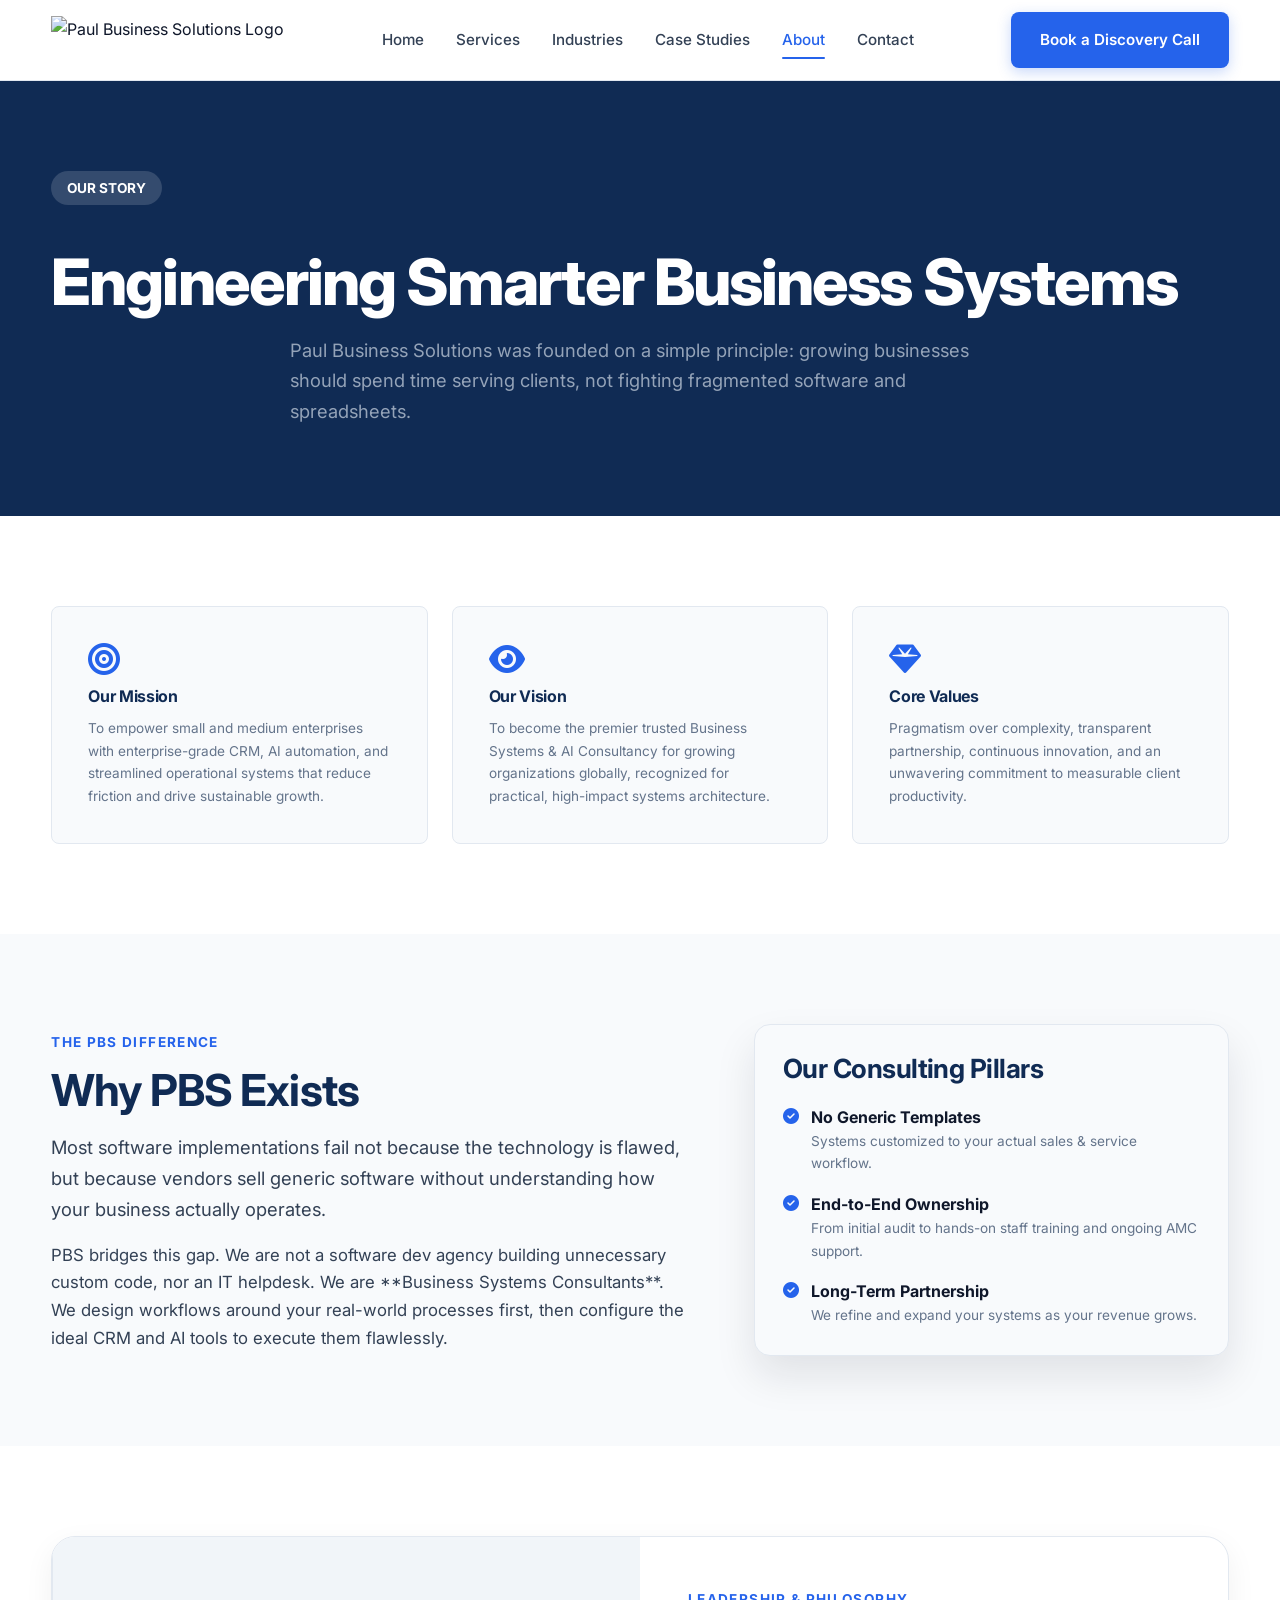
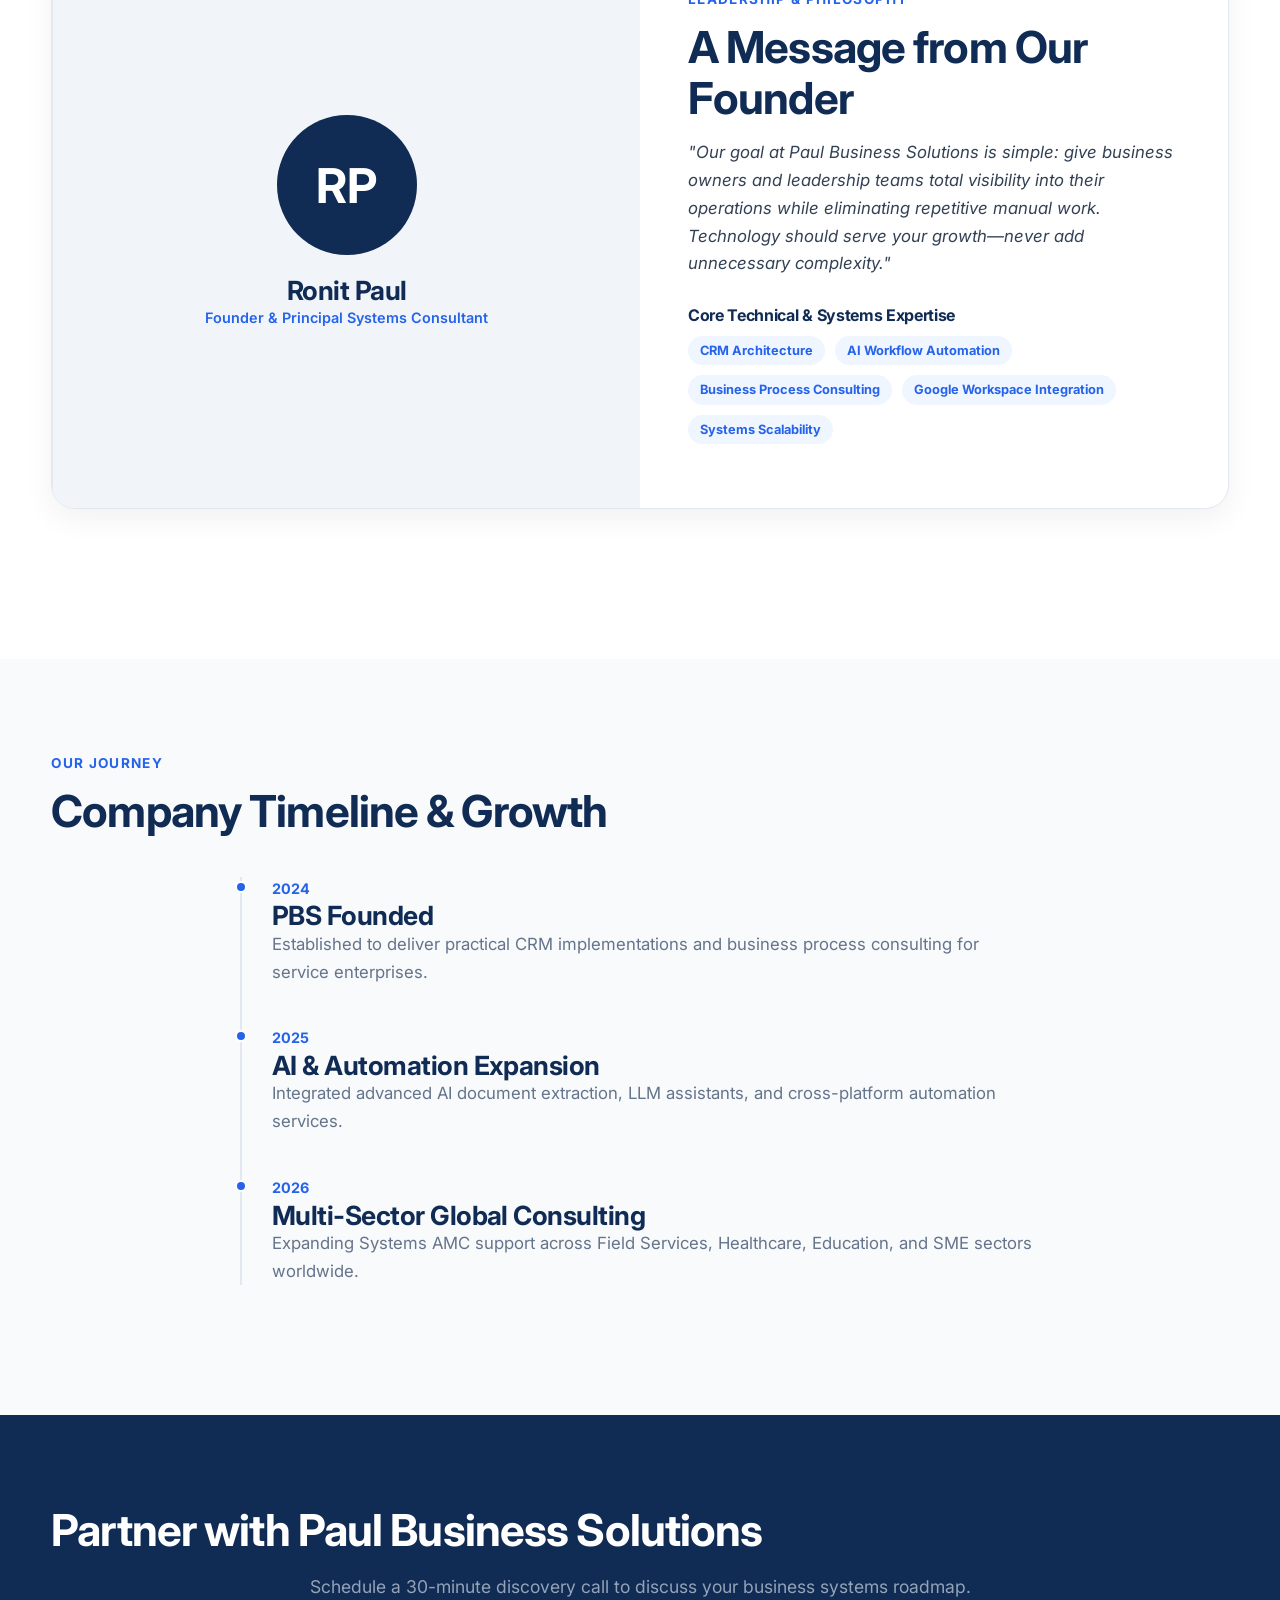
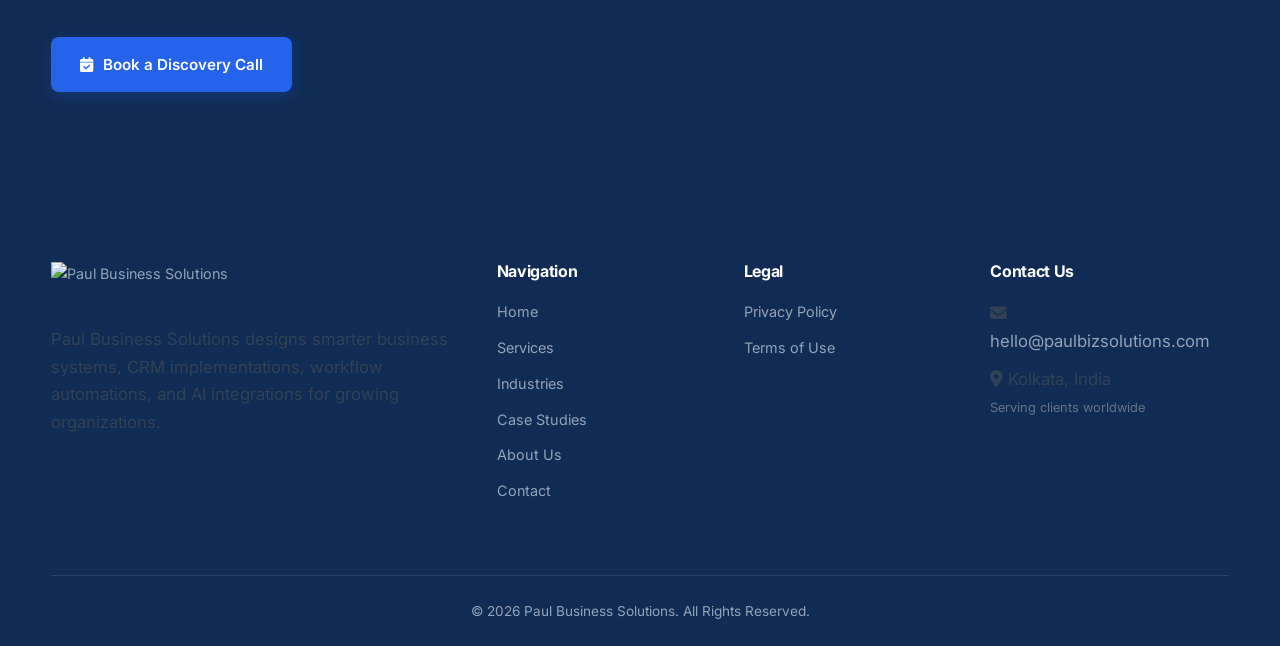
==== about.html @ d0a486e7 "update aug5" ====
<!DOCTYPE html>
<html lang="en">
<head>
    <meta charset="UTF-8">
    <meta name="viewport" content="width=device-width, initial-scale=1.0">
    <title>About Us | Paul Business Solutions</title>
    <meta name="description" content="Learn about Paul Business Solutions (PBS): our mission, vision, core values, business philosophy, and how we help SMEs build high-performance business systems.">
    <link rel="canonical" href="https://paulbizsolutions.com/about.html">
    
    <!-- Open Graph -->
    <meta property="og:type" content="website">
    <meta property="og:url" content="https://paulbizsolutions.com/about.html">
    <meta property="og:title" content="About Us | Paul Business Solutions">
    <meta property="og:description" content="Discover the mission, vision, and core values behind Paul Business Solutions.">
    <meta property="og:image" content="https://paulbizsolutions.com/assets/images/logo.png">

    <link rel="preconnect" href="https://fonts.googleapis.com">
    <link rel="preconnect" href="https://fonts.gstatic.com" crossorigin>
    <link href="https://fonts.googleapis.com/css2?family=Inter:wght@400;500;600;700;800&display=swap" rel="stylesheet">
    <link rel="stylesheet" href="https://cdnjs.cloudflare.com/ajax/libs/font-awesome/6.7.2/css/all.min.css">
    <link rel="stylesheet" href="assets/css/style.css">
</head>
<body>

    <!-- HEADER / NAVIGATION -->
    <header>
        <div class="container navbar">
            <a href="index.html" class="logo">
                <img src="assets/images/icon.png" alt="Paul Business Solutions Logo">
            </a>

            <nav class="nav-menu" aria-label="Main Navigation">
                <a href="index.html" class="nav-link">Home</a>
                <a href="services.html" class="nav-link">Services</a>
                <a href="industries.html" class="nav-link">Industries</a>
                <a href="case-studies.html" class="nav-link">Case Studies</a>
                <a href="about.html" class="nav-link active">About</a>
                <a href="contact.html" class="nav-link">Contact</a>
            </nav>

            <a href="#" class="btn btn-primary js-calendar-btn">Book a Discovery Call</a>

            <button class="mobile-toggle" aria-label="Toggle navigation menu" aria-expanded="false">
                <i class="fa-solid fa-bars"></i>
            </button>
        </div>
    </header>

    <!-- MOBILE NAVIGATION DRAWER -->
    <div class="mobile-nav" aria-label="Mobile Navigation">
        <a href="index.html" class="nav-link">Home</a>
        <a href="services.html" class="nav-link">Services</a>
        <a href="industries.html" class="nav-link">Industries</a>
        <a href="case-studies.html" class="nav-link">Case Studies</a>
        <a href="about.html" class="nav-link active">About</a>
        <a href="contact.html" class="nav-link">Contact</a>
        <a href="#" class="btn btn-primary js-calendar-btn" style="margin-top: 16px;">Book a Discovery Call</a>
    </div>

    <!-- HERO -->
    <section class="case-study-hero text-center">
        <div class="container">
            <span class="hero-badge" style="background: rgba(255,255,255,0.15); color: #fff;">
                OUR STORY
            </span>
            <h1 style="color: #fff; margin-top: 16px;">Engineering Smarter Business Systems</h1>
            <p style="color: #94A3B8; max-width: 700px; margin: 16px auto 0; font-size: 1.15rem;">
                Paul Business Solutions was founded on a simple principle: growing businesses should spend time serving clients, not fighting fragmented software and spreadsheets.
            </p>
        </div>
    </section>

    <!-- MISSION, VISION, VALUES -->
    <section class="section-light">
        <div class="container">
            <div class="trust-grid" style="grid-template-columns: repeat(3, 1fr);">
                <div class="trust-card" style="text-align: left; padding: 36px;">
                    <i class="fa-solid fa-bullseye"></i>
                    <h3>Our Mission</h3>
                    <p style="margin-top: 12px;">To empower small and medium enterprises with enterprise-grade CRM, AI automation, and streamlined operational systems that reduce friction and drive sustainable growth.</p>
                </div>
                <div class="trust-card" style="text-align: left; padding: 36px;">
                    <i class="fa-solid fa-eye"></i>
                    <h3>Our Vision</h3>
                    <p style="margin-top: 12px;">To become the premier trusted Business Systems & AI Consultancy for growing organizations globally, recognized for practical, high-impact systems architecture.</p>
                </div>
                <div class="trust-card" style="text-align: left; padding: 36px;">
                    <i class="fa-solid fa-gem"></i>
                    <h3>Core Values</h3>
                    <p style="margin-top: 12px;">Pragmatism over complexity, transparent partnership, continuous innovation, and an unwavering commitment to measurable client productivity.</p>
                </div>
            </div>
        </div>
    </section>

    <!-- WHY PBS EXISTS -->
    <section>
        <div class="container hero-grid">
            <div>
                <span class="section-tag">THE PBS DIFFERENCE</span>
                <h2>Why PBS Exists</h2>
                <p class="lead" style="margin-top: 16px;">
                    Most software implementations fail not because the technology is flawed, but because vendors sell generic software without understanding how your business actually operates.
                </p>
                <p style="margin-top: 16px;">
                    PBS bridges this gap. We are not a software dev agency building unnecessary custom code, nor an IT helpdesk. We are **Business Systems Consultants**. We design workflows around your real-world processes first, then configure the ideal CRM and AI tools to execute them flawlessly.
                </p>
            </div>
            <div class="hero-widget" style="background: var(--light);">
                <h3 style="margin-bottom: 20px;">Our Consulting Pillars</h3>
                <ul style="display: flex; flex-direction: column; gap: 16px;">
                    <li style="display: flex; gap: 12px; align-items: flex-start;">
                        <i class="fa-solid fa-circle-check" style="color: var(--secondary); margin-top: 4px;"></i>
                        <div>
                            <strong>No Generic Templates</strong>
                            <p style="font-size: 0.85rem; color: var(--text-muted);">Systems customized to your actual sales & service workflow.</p>
                        </div>
                    </li>
                    <li style="display: flex; gap: 12px; align-items: flex-start;">
                        <i class="fa-solid fa-circle-check" style="color: var(--secondary); margin-top: 4px;"></i>
                        <div>
                            <strong>End-to-End Ownership</strong>
                            <p style="font-size: 0.85rem; color: var(--text-muted);">From initial audit to hands-on staff training and ongoing AMC support.</p>
                        </div>
                    </li>
                    <li style="display: flex; gap: 12px; align-items: flex-start;">
                        <i class="fa-solid fa-circle-check" style="color: var(--secondary); margin-top: 4px;"></i>
                        <div>
                            <strong>Long-Term Partnership</strong>
                            <p style="font-size: 0.85rem; color: var(--text-muted);">We refine and expand your systems as your revenue grows.</p>
                        </div>
                    </li>
                </ul>
            </div>
        </div>
    </section>

    <!-- FOUNDER SECTION -->
    <section class="section-light">
        <div class="container">
            <div class="case-study-card">
                <div class="case-study-grid">
                    <div class="case-study-media">
                        <div class="avatar-placeholder" style="width: 140px; height: 140px; font-size: 3rem; margin-bottom: 20px;">
                            RP
                        </div>
                        <h3>Ronit Paul</h3>
                        <p style="color: var(--secondary); font-weight: 600; font-size: 0.9rem;">Founder & Principal Systems Consultant</p>
                    </div>
                    <div class="case-study-content">
                        <span class="section-tag">LEADERSHIP & PHILOSOPHY</span>
                        <h2>A Message from Our Founder</h2>
                        <p style="margin-top: 16px; font-style: italic; color: var(--text);">
                            "Our goal at Paul Business Solutions is simple: give business owners and leadership teams total visibility into their operations while eliminating repetitive manual work. Technology should serve your growth—never add unnecessary complexity."
                        </p>

                        <div style="margin-top: 28px;">
                            <h4 style="margin-bottom: 12px;">Core Technical & Systems Expertise</h4>
                            <div class="meta-tags">
                                <span class="meta-tag">CRM Architecture</span>
                                <span class="meta-tag">AI Workflow Automation</span>
                                <span class="meta-tag">Business Process Consulting</span>
                                <span class="meta-tag">Google Workspace Integration</span>
                                <span class="meta-tag">Systems Scalability</span>
                            </div>
                        </div>
                    </div>
                </div>
            </div>
        </div>
    </section>

    <!-- COMPANY TIMELINE -->
    <section>
        <div class="container">
            <div class="text-center" style="margin-bottom: 40px;">
                <span class="section-tag">OUR JOURNEY</span>
                <h2>Company Timeline & Growth</h2>
            </div>
            <div class="timeline">
                <div class="timeline-item">
                    <div class="timeline-year">2024</div>
                    <h3>PBS Founded</h3>
                    <p style="color: var(--text-muted);">Established to deliver practical CRM implementations and business process consulting for service enterprises.</p>
                </div>
                <div class="timeline-item">
                    <div class="timeline-year">2025</div>
                    <h3>AI & Automation Expansion</h3>
                    <p style="color: var(--text-muted);">Integrated advanced AI document extraction, LLM assistants, and cross-platform automation services.</p>
                </div>
                <div class="timeline-item">
                    <div class="timeline-year">2026</div>
                    <h3>Multi-Sector Global Consulting</h3>
                    <p style="color: var(--text-muted);">Expanding Systems AMC support across Field Services, Healthcare, Education, and SME sectors worldwide.</p>
                </div>
            </div>
        </div>
    </section>

    <!-- CALL TO ACTION BANNER -->
    <section class="section-dark text-center">
        <div class="container">
            <h2>Partner with Paul Business Solutions</h2>
            <p class="section-subtitle" style="margin-bottom: 36px;">Schedule a 30-minute discovery call to discuss your business systems roadmap.</p>
            <a href="#" class="btn btn-primary js-calendar-btn">
                <i class="fa-solid fa-calendar-check"></i> Book a Discovery Call
            </a>
        </div>
    </section>

    <!-- FOOTER -->
    <footer class="footer">
        <div class="container footer-grid">
            <div>
                <img src="assets/images/footerlogo.png" alt="Paul Business Solutions" class="footer-logo">
                <p>Paul Business Solutions designs smarter business systems, CRM implementations, workflow automations, and AI integrations for growing organizations.</p>
            </div>
            <div>
                <h4>Navigation</h4>
                <ul>
                    <li><a href="index.html">Home</a></li>
                    <li><a href="services.html">Services</a></li>
                    <li><a href="industries.html">Industries</a></li>
                    <li><a href="case-studies.html">Case Studies</a></li>
                    <li><a href="about.html">About Us</a></li>
                    <li><a href="contact.html">Contact</a></li>
                </ul>
            </div>
            <div>
                <h4>Legal</h4>
                <ul>
                    <li><a href="privacy.html">Privacy Policy</a></li>
                    <li><a href="terms.html">Terms of Use</a></li>
                </ul>
            </div>
            <div>
                <h4>Contact Us</h4>
                <p><i class="fa-solid fa-envelope"></i> <a href="mailto:hello@paulbizsolutions.com">hello@paulbizsolutions.com</a></p>
                <p style="margin-top: 10px;"><i class="fa-solid fa-location-dot"></i> Kolkata, India</p>
                <p style="margin-top: 4px; font-size: 0.8rem; color: #64748B;">Serving clients worldwide</p>
            </div>
        </div>
        <div class="footer-bottom">
            © 2026 Paul Business Solutions. All Rights Reserved.
        </div>
    </footer>

    <script src="assets/js/script.js"></script>
</body>
</html>
---- assets/css/style.css ----
/* ==========================================
   PAUL BUSINESS SOLUTIONS (PBS)
   Design System & Master Stylesheet v2.0
========================================== */

:root {
    /* COLOR PALETTE */
    --primary: #102B54;         /* Dark Navy */
    --primary-light: #1E3A8A;   /* Medium Navy */
    --secondary: #2563EB;       /* Brand Blue */
    --secondary-hover: #1D4ED8; /* Darker Blue */
    --accent: #14B8A6;          /* Teal Accent */
    --accent-light: #CCFBF1;    /* Soft Teal */
    --dark: #0F172A;            /* Slate Dark */
    --text: #334155;            /* Body Text */
    --text-muted: #64748B;      /* Muted Text */
    --light: #F8FAFC;           /* Off-White Background */
    --card-bg: #FFFFFF;        /* Card Background */
    --card-light: #F1F5F9;      /* Light Gray Card */
    --border: #E2E8F0;          /* Border Color */
    --border-hover: #CBD5E1;    /* Darker Border */
    --white: #FFFFFF;
    
    /* SHADOWS & GLASSMORPHISM */
    --shadow-sm: 0 2px 8px rgba(15, 23, 42, 0.04);
    --shadow-md: 0 10px 30px rgba(15, 23, 42, 0.06);
    --shadow-lg: 0 20px 40px rgba(15, 23, 42, 0.1);
    --shadow-hover: 0 20px 35px rgba(37, 99, 235, 0.12);

    /* LAYOUT & SPACING */
    --container: 1240px;
    --radius-sm: 8px;
    --radius: 16px;
    --radius-lg: 24px;
    --transition: all 0.25s cubic-bezier(0.16, 1, 0.3, 1);
}

/* RESET & BASE */
*, *::before, *::after {
    margin: 0;
    padding: 0;
    box-sizing: border-box;
}

html {
    scroll-behavior: smooth;
    font-size: 16px;
}

body {
    font-family: 'Inter', system-ui, -apple-system, BlinkMacSystemFont, 'Segoe UI', Roboto, sans-serif;
    background: var(--light);
    color: var(--dark);
    line-height: 1.65;
    overflow-x: hidden;
    -webkit-font-smoothing: antialiased;
}

img {
    max-width: 100%;
    height: auto;
    display: block;
}

a {
    text-decoration: none;
    color: inherit;
    transition: var(--transition);
}

ul, ol {
    list-style: none;
}

button, input, textarea, select {
    font-family: inherit;
    font-size: inherit;
}

/* CONTAINER */
.container {
    width: min(92%, var(--container));
    margin: 0 auto;
}

/* TYPOGRAPHY */
h1, h2, h3, h4, h5, h6 {
    color: var(--primary);
    font-weight: 700;
    line-height: 1.15;
    letter-spacing: -0.02em;
}

h1 {
    font-size: clamp(2.5rem, 5.5vw, 4rem);
    font-weight: 800;
    letter-spacing: -0.03em;
}

h2 {
    font-size: clamp(2rem, 4vw, 2.75rem);
}

h3 {
    font-size: clamp(1.25rem, 2.5vw, 1.65rem);
}

p {
    color: var(--text);
    font-size: 1.05rem;
}

.lead {
    font-size: 1.15rem;
    color: var(--text);
    line-height: 1.7;
}

.section-tag {
    display: inline-block;
    color: var(--secondary);
    font-size: 0.85rem;
    font-weight: 700;
    text-transform: uppercase;
    letter-spacing: 0.1em;
    margin-bottom: 12px;
}

.section-subtitle {
    max-width: 680px;
    margin: 16px auto 48px;
    color: var(--text-muted);
    font-size: 1.1rem;
    text-align: center;
}

/* BUTTONS */
.btn {
    display: inline-flex;
    align-items: center;
    justify-content: center;
    gap: 10px;
    padding: 14px 28px;
    border-radius: var(--radius-sm);
    font-weight: 600;
    font-size: 0.95rem;
    cursor: pointer;
    transition: var(--transition);
    border: 1px solid transparent;
}

.btn-primary {
    background: var(--secondary);
    color: var(--white);
    box-shadow: 0 4px 14px rgba(37, 99, 235, 0.25);
}

.btn-primary:hover {
    background: var(--secondary-hover);
    transform: translateY(-2px);
    box-shadow: 0 6px 20px rgba(37, 99, 235, 0.35);
}

.btn-secondary {
    background: var(--white);
    color: var(--primary);
    border: 1px solid var(--border);
}

.btn-secondary:hover {
    background: var(--card-light);
    border-color: var(--border-hover);
    transform: translateY(-2px);
    box-shadow: var(--shadow-sm);
}

.btn-accent {
    background: var(--accent);
    color: var(--primary);
    font-weight: 700;
}

.btn-accent:hover {
    filter: brightness(0.95);
    transform: translateY(-2px);
}

.btn-outline {
    background: transparent;
    color: var(--secondary);
    border: 1px solid var(--secondary);
}

.btn-outline:hover {
    background: var(--secondary);
    color: var(--white);
}

/* SECTIONS */
section {
    padding: 90px 0;
}

.section-light {
    background: var(--white);
}

.section-dark {
    background: var(--primary);
    color: var(--white);
}

.section-dark h2, .section-dark h3, .section-dark p {
    color: var(--white);
}

.section-dark .section-subtitle {
    color: #94A3B8;
}

/* HEADER & NAVBAR */
header {
    position: sticky;
    top: 0;
    background: rgba(255, 255, 255, 0.95);
    backdrop-filter: blur(16px);
    -webkit-backdrop-filter: blur(16px);
    border-bottom: 1px solid var(--border);
    z-index: 1000;
    transition: var(--transition);
}

.navbar {
    height: 80px;
    display: flex;
    justify-content: space-between;
    align-items: center;
}

.logo {
    display: flex;
    align-items: center;
    gap: 12px;
}

.logo img {
    height: 48px;
    width: auto;
}

.nav-menu {
    display: flex;
    align-items: center;
    gap: 32px;
}

.nav-link {
    font-weight: 500;
    font-size: 0.95rem;
    color: var(--text);
    position: relative;
    padding: 6px 0;
}

.nav-link:hover, .nav-link.active {
    color: var(--secondary);
}

.nav-link.active::after {
    content: '';
    position: absolute;
    bottom: 0;
    left: 0;
    width: 100%;
    height: 2px;
    background: var(--secondary);
    border-radius: 2px;
}

.mobile-toggle {
    display: none;
    background: none;
    border: none;
    font-size: 1.5rem;
    color: var(--primary);
    cursor: pointer;
    padding: 8px;
}

/* MOBILE NAV DRAWER */
.mobile-nav {
    position: fixed;
    top: 80px;
    left: 0;
    width: 100%;
    height: calc(100vh - 80px);
    background: var(--white);
    padding: 30px 24px;
    display: flex;
    flex-direction: column;
    gap: 24px;
    transform: translateX(100%);
    transition: transform 0.3s ease-in-out;
    z-index: 999;
    overflow-y: auto;
    border-top: 1px solid var(--border);
}

.mobile-nav.active {
    transform: translateX(0);
}

.mobile-nav .nav-link {
    font-size: 1.2rem;
    font-weight: 600;
    padding: 10px 0;
    border-bottom: 1px solid var(--border);
}

/* HERO SECTION */
.hero {
    padding: 80px 0 100px;
    background: linear-gradient(180deg, #FFFFFF 0%, #F8FAFC 100%);
}

.hero-grid {
    display: grid;
    grid-template-columns: 1.15fr 0.85fr;
    gap: 60px;
    align-items: center;
}

.hero-badge {
    display: inline-flex;
    align-items: center;
    gap: 8px;
    padding: 6px 16px;
    border-radius: 999px;
    background: var(--accent-light);
    color: #0D9488;
    font-size: 0.85rem;
    font-weight: 700;
    margin-bottom: 24px;
}

.hero h1 {
    margin-bottom: 20px;
}

.hero p.lead {
    margin-bottom: 36px;
    max-width: 620px;
}

.hero-buttons {
    display: flex;
    gap: 16px;
    flex-wrap: wrap;
}

/* HERO DASHBOARD WIDGET */
.hero-widget {
    background: var(--white);
    border: 1px solid var(--border);
    border-radius: var(--radius);
    padding: 28px;
    box-shadow: var(--shadow-lg);
    position: relative;
}

.widget-header {
    display: flex;
    justify-content: space-between;
    align-items: center;
    padding-bottom: 16px;
    border-bottom: 1px solid var(--border);
    margin-bottom: 20px;
}

.widget-title {
    font-weight: 700;
    color: var(--primary);
    font-size: 1.05rem;
    display: flex;
    align-items: center;
    gap: 8px;
}

.live-dot {
    width: 8px;
    height: 8px;
    background: #22C55E;
    border-radius: 50%;
    display: inline-block;
    box-shadow: 0 0 8px #22C55E;
}

.widget-stats {
    display: grid;
    grid-template-columns: repeat(2, 1fr);
    gap: 16px;
    margin-bottom: 20px;
}

.widget-stat-card {
    background: var(--light);
    border: 1px solid var(--border);
    padding: 16px;
    border-radius: var(--radius-sm);
}

.widget-stat-card span {
    display: block;
    font-size: 0.8rem;
    color: var(--text-muted);
    font-weight: 600;
    text-transform: uppercase;
}

.widget-stat-card strong {
    font-size: 1.6rem;
    color: var(--primary);
    font-weight: 800;
}

.widget-activity {
    display: flex;
    flex-direction: column;
    gap: 12px;
}

.activity-item {
    display: flex;
    align-items: center;
    justify-content: space-between;
    padding: 10px 14px;
    background: #F8FAFC;
    border-radius: 8px;
    font-size: 0.85rem;
}

.activity-item span.status {
    padding: 4px 10px;
    border-radius: 999px;
    font-size: 0.75rem;
    font-weight: 700;
}

.status-success { background: #DCFCE7; color: #166534; }
.status-info { background: #DBEAFE; color: #1E40AF; }

/* TRUST SECTION */
.trust-section {
    padding: 70px 0;
    background: var(--white);
    border-top: 1px solid var(--border);
    border-bottom: 1px solid var(--border);
}

.trust-grid {
    display: grid;
    grid-template-columns: repeat(auto-fit, minmax(180px, 1fr));
    gap: 24px;
}

.trust-card {
    background: var(--light);
    border: 1px solid var(--border);
    padding: 24px 20px;
    border-radius: var(--radius-sm);
    text-align: center;
    transition: var(--transition);
}

.trust-card:hover {
    transform: translateY(-4px);
    border-color: var(--secondary);
    box-shadow: var(--shadow-md);
}

.trust-card i {
    font-size: 2rem;
    color: var(--secondary);
    margin-bottom: 12px;
}

.trust-card h3 {
    font-size: 1rem;
    margin-bottom: 4px;
}

.trust-card p {
    font-size: 0.85rem;
    color: var(--text-muted);
}

/* INDUSTRIES SECTION */
.industries-grid {
    display: grid;
    grid-template-columns: repeat(auto-fit, minmax(320px, 1fr));
    gap: 28px;
}

.industry-card {
    background: var(--white);
    border: 1px solid var(--border);
    padding: 32px;
    border-radius: var(--radius);
    transition: var(--transition);
    display: flex;
    flex-direction: column;
}

.industry-card:hover {
    transform: translateY(-6px);
    box-shadow: var(--shadow-hover);
    border-color: var(--secondary);
}

.industry-icon {
    width: 56px;
    height: 56px;
    border-radius: 12px;
    background: #EFF6FF;
    color: var(--secondary);
    display: flex;
    align-items: center;
    justify-content: center;
    font-size: 1.5rem;
    margin-bottom: 20px;
}

.industry-card h3 {
    margin-bottom: 12px;
}

.industry-card p {
    color: var(--text-muted);
    font-size: 0.95rem;
    margin-bottom: 20px;
    flex-grow: 1;
}

.industry-link {
    color: var(--secondary);
    font-weight: 600;
    font-size: 0.9rem;
    display: inline-flex;
    align-items: center;
    gap: 6px;
}

.industry-link:hover {
    gap: 10px;
}

/* SERVICES GRID */
.services-grid {
    display: grid;
    grid-template-columns: repeat(auto-fit, minmax(340px, 1fr));
    gap: 30px;
}

.service-card {
    background: var(--white);
    border: 1px solid var(--border);
    border-radius: var(--radius);
    padding: 36px;
    transition: var(--transition);
    display: flex;
    flex-direction: column;
}

.service-card:hover {
    transform: translateY(-6px);
    box-shadow: var(--shadow-lg);
    border-color: var(--secondary);
}

.service-icon {
    width: 60px;
    height: 60px;
    border-radius: 14px;
    background: var(--primary);
    color: var(--white);
    display: flex;
    align-items: center;
    justify-content: center;
    font-size: 1.5rem;
    margin-bottom: 24px;
}

.service-card h3 {
    margin-bottom: 12px;
}

.service-card p {
    color: var(--text);
    font-size: 0.95rem;
    margin-bottom: 20px;
}

.service-deliverables {
    margin: 16px 0 24px;
    padding-top: 16px;
    border-top: 1px solid var(--border);
}

.service-deliverables li {
    font-size: 0.85rem;
    color: var(--text-muted);
    margin-bottom: 8px;
    display: flex;
    align-items: center;
    gap: 8px;
}

.service-deliverables i {
    color: var(--accent);
}

/* CASE STUDIES PAGE & COMPONENT */
.case-study-hero {
    background: var(--primary);
    color: var(--white);
    padding: 90px 0;
}

.case-study-card {
    background: var(--white);
    border: 1px solid var(--border);
    border-radius: var(--radius-lg);
    overflow: hidden;
    box-shadow: var(--shadow-md);
    margin-bottom: 60px;
}

.case-study-grid {
    display: grid;
    grid-template-columns: 1fr 1fr;
    gap: 0;
}

.case-study-content {
    padding: 48px;
}

.case-study-media {
    background: var(--card-light);
    padding: 48px;
    display: flex;
    flex-direction: column;
    justify-content: center;
    align-items: center;
    border-left: 1px solid var(--border);
}

.meta-tags {
    display: flex;
    gap: 10px;
    margin-bottom: 16px;
    flex-wrap: wrap;
}

.meta-tag {
    padding: 4px 12px;
    border-radius: 999px;
    background: #EFF6FF;
    color: var(--secondary);
    font-size: 0.8rem;
    font-weight: 700;
}

.case-results-grid {
    display: grid;
    grid-template-columns: repeat(3, 1fr);
    gap: 16px;
    margin: 28px 0;
    text-align: center;
}

.case-result-item {
    background: var(--light);
    padding: 16px;
    border-radius: var(--radius-sm);
    border: 1px solid var(--border);
}

.case-result-item strong {
    font-size: 1.5rem;
    color: var(--secondary);
    display: block;
}

.case-result-item span {
    font-size: 0.75rem;
    color: var(--text-muted);
}

/* TESTIMONIALS SECTION */
.testimonials-grid {
    display: grid;
    grid-template-columns: repeat(auto-fit, minmax(320px, 1fr));
    gap: 28px;
}

.testimonial-card {
    background: var(--white);
    border: 1px solid var(--border);
    border-radius: var(--radius);
    padding: 32px;
    box-shadow: var(--shadow-sm);
    transition: var(--transition);
}

.testimonial-card:hover {
    transform: translateY(-4px);
    box-shadow: var(--shadow-md);
}

.testimonial-stars {
    color: #F59E0B;
    font-size: 1.1rem;
    margin-bottom: 16px;
}

.testimonial-text {
    font-style: italic;
    color: var(--text);
    margin-bottom: 24px;
    font-size: 0.95rem;
}

.testimonial-author {
    display: flex;
    align-items: center;
    gap: 16px;
}

.avatar-placeholder {
    width: 48px;
    height: 48px;
    border-radius: 50%;
    background: var(--primary);
    color: var(--white);
    display: flex;
    align-items: center;
    justify-content: center;
    font-weight: 700;
    font-size: 1rem;
}

.author-info h4 {
    font-size: 0.95rem;
}

.author-info p {
    font-size: 0.8rem;
    color: var(--text-muted);
}

/* ABOUT PAGE */
.timeline {
    position: relative;
    max-width: 800px;
    margin: 40px auto 0;
    padding-left: 30px;
    border-left: 2px solid var(--border);
}

.timeline-item {
    position: relative;
    margin-bottom: 40px;
}

.timeline-item::before {
    content: '';
    position: absolute;
    left: -37px;
    top: 4px;
    width: 12px;
    height: 12px;
    border-radius: 50%;
    background: var(--secondary);
    border: 2px solid var(--white);
}

.timeline-year {
    font-weight: 700;
    color: var(--secondary);
    font-size: 0.9rem;
}

/* CONTACT PAGE */
.contact-grid {
    display: grid;
    grid-template-columns: 1.2fr 0.8fr;
    gap: 50px;
}

.contact-card {
    background: var(--white);
    border: 1px solid var(--border);
    border-radius: var(--radius);
    padding: 40px;
    box-shadow: var(--shadow-md);
}

.form-group {
    margin-bottom: 20px;
}

.form-group label {
    display: block;
    font-weight: 600;
    font-size: 0.85rem;
    margin-bottom: 8px;
    color: var(--primary);
}

.form-control {
    width: 100%;
    padding: 14px 16px;
    border: 1px solid var(--border);
    border-radius: var(--radius-sm);
    background: var(--light);
    color: var(--dark);
    transition: var(--transition);
}

.form-control:focus {
    outline: none;
    border-color: var(--secondary);
    background: var(--white);
    box-shadow: 0 0 0 3px rgba(37, 99, 235, 0.1);
}

.contact-info-list {
    display: flex;
    flex-direction: column;
    gap: 24px;
}

.contact-info-item {
    display: flex;
    gap: 16px;
    align-items: flex-start;
}

.contact-info-item i {
    width: 44px;
    height: 44px;
    border-radius: 10px;
    background: #EFF6FF;
    color: var(--secondary);
    display: flex;
    align-items: center;
    justify-content: center;
    font-size: 1.2rem;
    flex-shrink: 0;
}

/* ACCORDION / FAQ */
.accordion {
    max-width: 800px;
    margin: 0 auto;
}

.accordion-item {
    border: 1px solid var(--border);
    border-radius: var(--radius-sm);
    margin-bottom: 16px;
    background: var(--white);
    overflow: hidden;
}

.accordion-header {
    padding: 20px 24px;
    font-weight: 600;
    color: var(--primary);
    cursor: pointer;
    display: flex;
    justify-content: space-between;
    align-items: center;
    user-select: none;
}

.accordion-body {
    padding: 0 24px 20px;
    color: var(--text-muted);
    font-size: 0.95rem;
    display: none;
}

.accordion-item.active .accordion-body {
    display: block;
}

.accordion-item.active .accordion-header i {
    transform: rotate(180deg);
}

/* FOOTER */
.footer {
    background: var(--primary);
    color: #94A3B8;
    padding: 80px 0 0;
    font-size: 0.9rem;
}

.footer-grid {
    display: grid;
    grid-template-columns: 2fr 1fr 1fr 1.2fr;
    gap: 48px;
    padding-bottom: 60px;
    border-bottom: 1px solid rgba(255, 255, 255, 0.1);
}

.footer-logo {
    height: 44px;
    width: auto;
    margin-bottom: 20px;
}

.footer h4 {
    color: var(--white);
    margin-bottom: 20px;
    font-size: 1rem;
}

.footer ul li {
    margin-bottom: 12px;
}

.footer a {
    color: #94A3B8;
}

.footer a:hover {
    color: var(--white);
}

.footer-bottom {
    padding: 24px 0;
    text-align: center;
    font-size: 0.85rem;
}

/* RESPONSIVE DESIGN */
@media (max-width: 1024px) {
    .hero-grid, .case-study-grid, .contact-grid {
        grid-template-columns: 1fr;
        gap: 40px;
    }

    .footer-grid {
        grid-template-columns: 1fr 1fr;
    }
}

@media (max-width: 768px) {
    .nav-menu {
        display: none;
    }

    .mobile-toggle {
        display: block;
    }

    .hero {
        padding: 50px 0;
    }

    .hero-buttons {
        flex-direction: column;
        width: 100%;
    }

    .hero-buttons .btn {
        width: 100%;
    }

    .case-study-media {
        border-left: none;
        border-top: 1px solid var(--border);
    }

    .case-results-grid {
        grid-template-columns: 1fr;
    }

    .footer-grid {
        grid-template-columns: 1fr;
    }
}
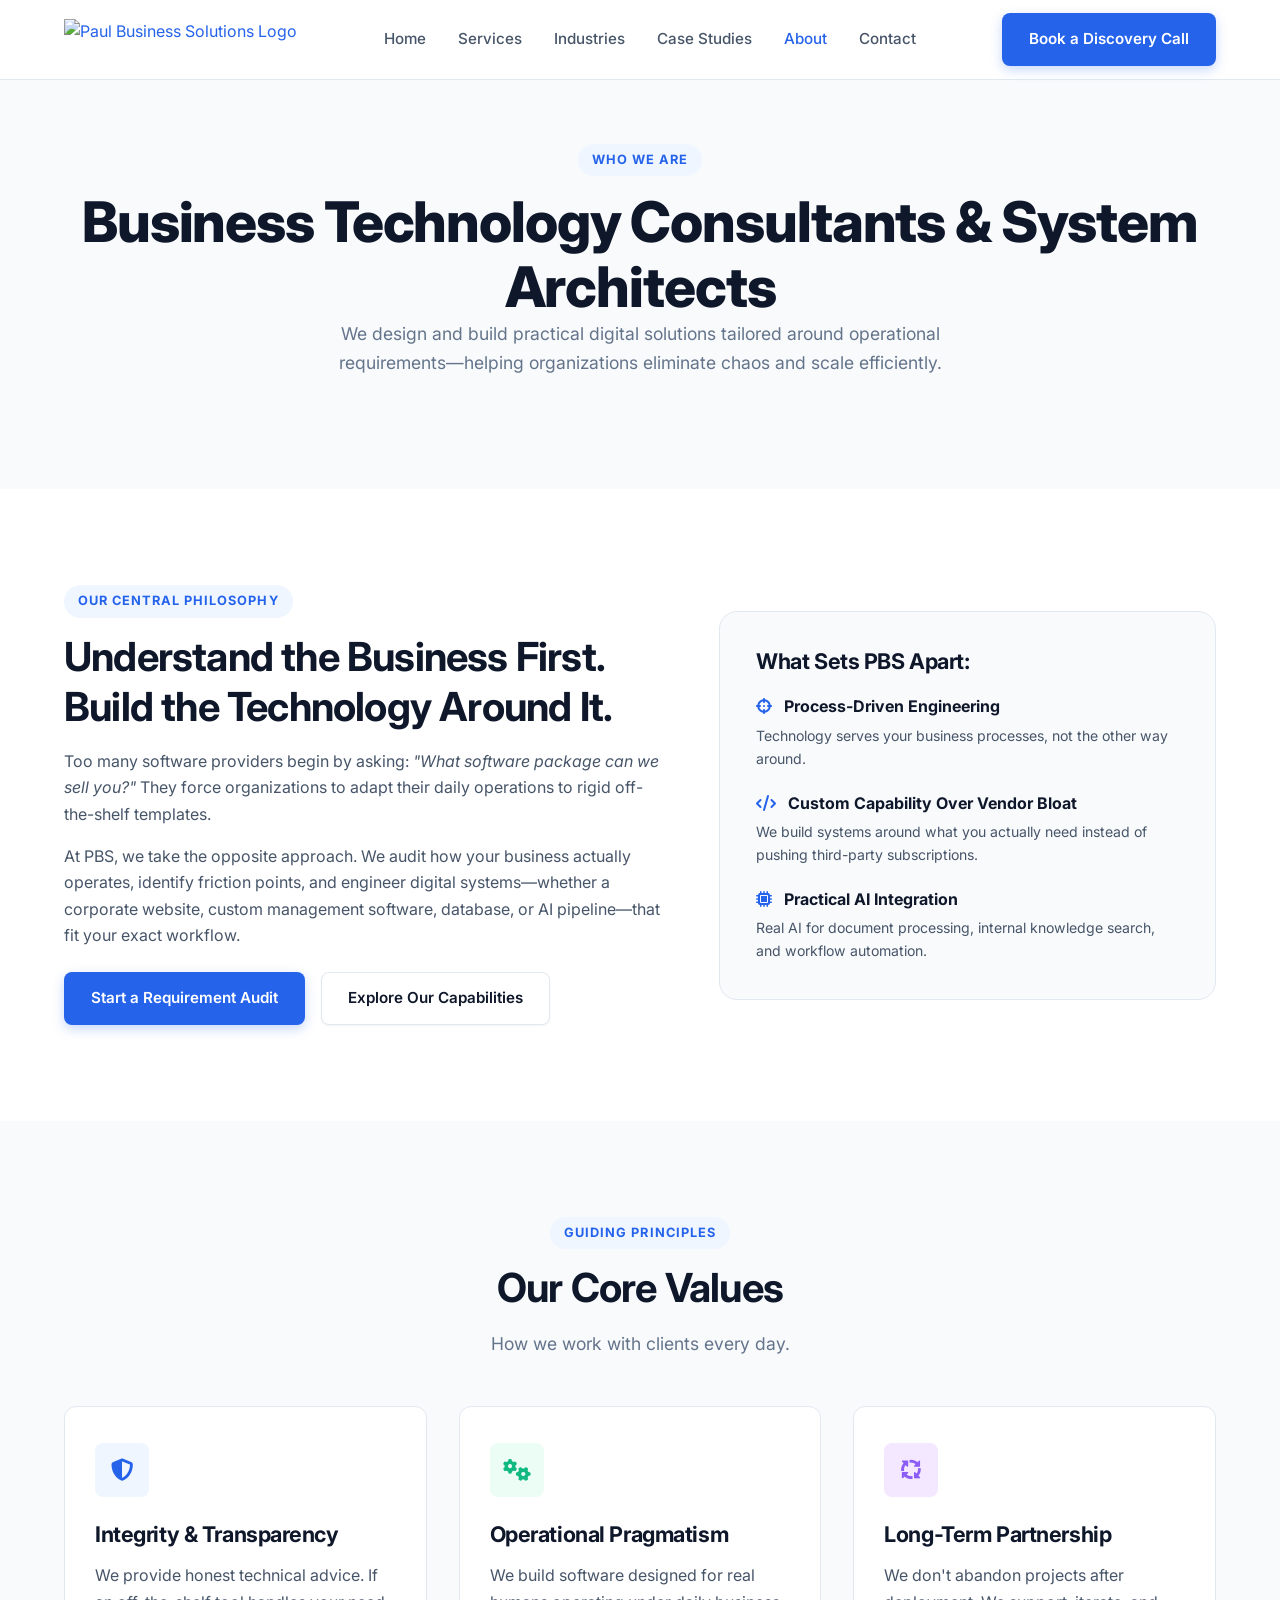
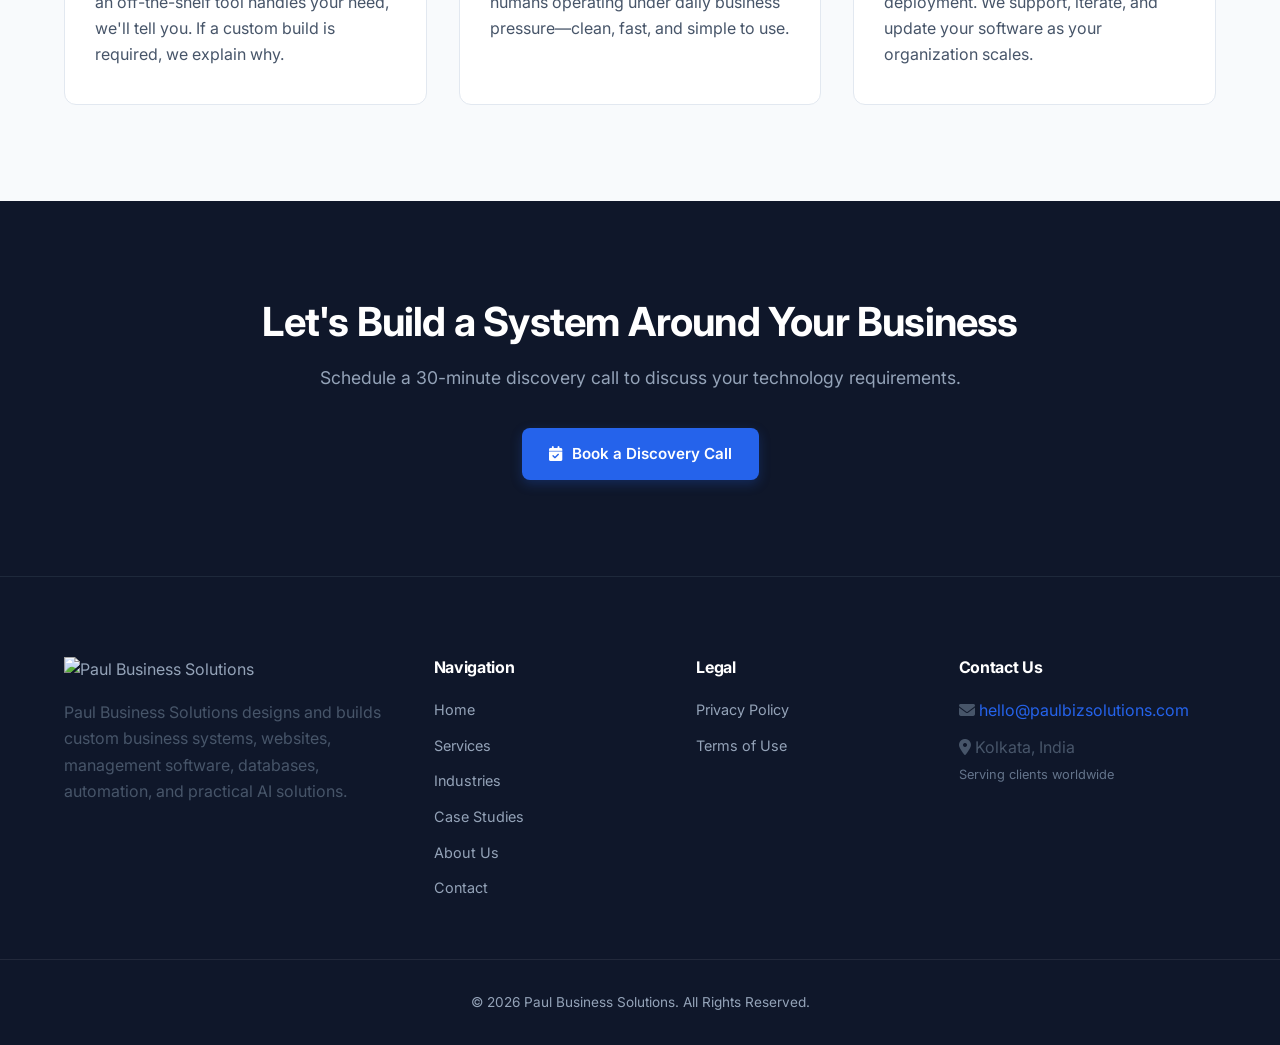
==== commit 0c0bf5d9: "Implement PBS website repositioning" ====
--- a/about.html
+++ b/about.html
@@ -4,16 +4,20 @@
     <meta charset="UTF-8">
     <meta name="viewport" content="width=device-width, initial-scale=1.0">
     <title>About Us | Paul Business Solutions</title>
-    <meta name="description" content="Learn about Paul Business Solutions (PBS): our mission, vision, core values, business philosophy, and how we help SMEs build high-performance business systems.">
+    <meta name="description" content="Learn about Paul Business Solutions (PBS)—a business technology consultancy that designs and builds custom business systems, websites, software, databases, automation, and AI.">
     <link rel="canonical" href="https://paulbizsolutions.com/about.html">
     
     <!-- Open Graph -->
     <meta property="og:type" content="website">
     <meta property="og:url" content="https://paulbizsolutions.com/about.html">
     <meta property="og:title" content="About Us | Paul Business Solutions">
-    <meta property="og:description" content="Discover the mission, vision, and core values behind Paul Business Solutions.">
-    <meta property="og:image" content="https://paulbizsolutions.com/assets/images/logo.png">
+    <meta property="og:description" content="We understand your business first, then build the technology around it.">
+    <meta property="og:image" content="assets/images/logo.png">
 
+    <!-- Favicon -->
+    <link rel="icon" href="assets/images/icon.png" type="image/png">
+    
+    <!-- Google Fonts & Font Awesome -->
     <link rel="preconnect" href="https://fonts.googleapis.com">
     <link rel="preconnect" href="https://fonts.gstatic.com" crossorigin>
     <link href="https://fonts.googleapis.com/css2?family=Inter:wght@400;500;600;700;800&display=swap" rel="stylesheet">
@@ -22,14 +26,14 @@
 </head>
 <body>
 
-    <!-- HEADER / NAVIGATION -->
-    <header>
-        <div class="container navbar">
+    <!-- NAVIGATION BAR -->
+    <header class="navbar">
+        <div class="container nav-container">
             <a href="index.html" class="logo">
-                <img src="assets/images/icon.png" alt="Paul Business Solutions Logo">
+                <img src="assets/images/logo.png" alt="Paul Business Solutions Logo">
             </a>
-
-            <nav class="nav-menu" aria-label="Main Navigation">
+            
+            <nav class="nav-links">
                 <a href="index.html" class="nav-link">Home</a>
                 <a href="services.html" class="nav-link">Services</a>
                 <a href="industries.html" class="nav-link">Industries</a>
@@ -40,158 +44,95 @@
 
             <a href="#" class="btn btn-primary js-calendar-btn">Book a Discovery Call</a>
 
-            <button class="mobile-toggle" aria-label="Toggle navigation menu" aria-expanded="false">
+            <button class="mobile-toggle" aria-label="Toggle Navigation Menu">
                 <i class="fa-solid fa-bars"></i>
             </button>
         </div>
+
+        <div class="mobile-nav">
+            <a href="index.html" class="nav-link">Home</a>
+            <a href="services.html" class="nav-link">Services</a>
+            <a href="industries.html" class="nav-link">Industries</a>
+            <a href="case-studies.html" class="nav-link">Case Studies</a>
+            <a href="about.html" class="nav-link active">About</a>
+            <a href="contact.html" class="nav-link">Contact</a>
+            <a href="#" class="btn btn-primary js-calendar-btn">Book a Discovery Call</a>
+        </div>
     </header>
 
-    <!-- MOBILE NAVIGATION DRAWER -->
-    <div class="mobile-nav" aria-label="Mobile Navigation">
-        <a href="index.html" class="nav-link">Home</a>
-        <a href="services.html" class="nav-link">Services</a>
-        <a href="industries.html" class="nav-link">Industries</a>
-        <a href="case-studies.html" class="nav-link">Case Studies</a>
-        <a href="about.html" class="nav-link active">About</a>
-        <a href="contact.html" class="nav-link">Contact</a>
-        <a href="#" class="btn btn-primary js-calendar-btn" style="margin-top: 16px;">Book a Discovery Call</a>
-    </div>
-
-    <!-- HERO -->
-    <section class="case-study-hero text-center">
+    <!-- HERO SECTION -->
+    <section class="section-light text-center" style="padding: 64px 0;">
         <div class="container">
-            <span class="hero-badge" style="background: rgba(255,255,255,0.15); color: #fff;">
-                OUR STORY
-            </span>
-            <h1 style="color: #fff; margin-top: 16px;">Engineering Smarter Business Systems</h1>
-            <p style="color: #94A3B8; max-width: 700px; margin: 16px auto 0; font-size: 1.15rem;">
-                Paul Business Solutions was founded on a simple principle: growing businesses should spend time serving clients, not fighting fragmented software and spreadsheets.
-            </p>
+            <span class="section-tag">WHO WE ARE</span>
+            <h1>Business Technology Consultants & System Architects</h1>
+            <p class="section-subtitle">We design and build practical digital solutions tailored around operational requirements—helping organizations eliminate chaos and scale efficiently.</p>
         </div>
     </section>
 
-    <!-- MISSION, VISION, VALUES -->
-    <section class="section-light">
-        <div class="container">
-            <div class="trust-grid" style="grid-template-columns: repeat(3, 1fr);">
-                <div class="trust-card" style="text-align: left; padding: 36px;">
-                    <i class="fa-solid fa-bullseye"></i>
-                    <h3>Our Mission</h3>
-                    <p style="margin-top: 12px;">To empower small and medium enterprises with enterprise-grade CRM, AI automation, and streamlined operational systems that reduce friction and drive sustainable growth.</p>
-                </div>
-                <div class="trust-card" style="text-align: left; padding: 36px;">
-                    <i class="fa-solid fa-eye"></i>
-                    <h3>Our Vision</h3>
-                    <p style="margin-top: 12px;">To become the premier trusted Business Systems & AI Consultancy for growing organizations globally, recognized for practical, high-impact systems architecture.</p>
-                </div>
-                <div class="trust-card" style="text-align: left; padding: 36px;">
-                    <i class="fa-solid fa-gem"></i>
-                    <h3>Core Values</h3>
-                    <p style="margin-top: 12px;">Pragmatism over complexity, transparent partnership, continuous innovation, and an unwavering commitment to measurable client productivity.</p>
-                </div>
-            </div>
-        </div>
-    </section>
-
-    <!-- WHY PBS EXISTS -->
+    <!-- CORE PHILOSOPHY & STORY -->
     <section>
         <div class="container hero-grid">
             <div>
-                <span class="section-tag">THE PBS DIFFERENCE</span>
-                <h2>Why PBS Exists</h2>
-                <p class="lead" style="margin-top: 16px;">
-                    Most software implementations fail not because the technology is flawed, but because vendors sell generic software without understanding how your business actually operates.
-                </p>
-                <p style="margin-top: 16px;">
-                    PBS bridges this gap. We are not a software dev agency building unnecessary custom code, nor an IT helpdesk. We are **Business Systems Consultants**. We design workflows around your real-world processes first, then configure the ideal CRM and AI tools to execute them flawlessly.
-                </p>
+                <span class="section-tag">OUR CENTRAL PHILOSOPHY</span>
+                <h2>Understand the Business First. Build the Technology Around It.</h2>
+                <p style="margin-bottom: 16px;">Too many software providers begin by asking: <em>"What software package can we sell you?"</em> They force organizations to adapt their daily operations to rigid off-the-shelf templates.</p>
+                <p style="margin-bottom: 24px;">At PBS, we take the opposite approach. We audit how your business actually operates, identify friction points, and engineer digital systems—whether a corporate website, custom management software, database, or AI pipeline—that fit your exact workflow.</p>
+                
+                <div style="display: flex; gap: 16px; flex-wrap: wrap;">
+                    <a href="contact.html" class="btn btn-primary">Start a Requirement Audit</a>
+                    <a href="services.html" class="btn btn-secondary">Explore Our Capabilities</a>
+                </div>
             </div>
-            <div class="hero-widget" style="background: var(--light);">
-                <h3 style="margin-bottom: 20px;">Our Consulting Pillars</h3>
-                <ul style="display: flex; flex-direction: column; gap: 16px;">
-                    <li style="display: flex; gap: 12px; align-items: flex-start;">
-                        <i class="fa-solid fa-circle-check" style="color: var(--secondary); margin-top: 4px;"></i>
-                        <div>
-                            <strong>No Generic Templates</strong>
-                            <p style="font-size: 0.85rem; color: var(--text-muted);">Systems customized to your actual sales & service workflow.</p>
-                        </div>
-                    </li>
-                    <li style="display: flex; gap: 12px; align-items: flex-start;">
-                        <i class="fa-solid fa-circle-check" style="color: var(--secondary); margin-top: 4px;"></i>
-                        <div>
-                            <strong>End-to-End Ownership</strong>
-                            <p style="font-size: 0.85rem; color: var(--text-muted);">From initial audit to hands-on staff training and ongoing AMC support.</p>
-                        </div>
-                    </li>
-                    <li style="display: flex; gap: 12px; align-items: flex-start;">
-                        <i class="fa-solid fa-circle-check" style="color: var(--secondary); margin-top: 4px;"></i>
-                        <div>
-                            <strong>Long-Term Partnership</strong>
-                            <p style="font-size: 0.85rem; color: var(--text-muted);">We refine and expand your systems as your revenue grows.</p>
-                        </div>
-                    </li>
-                </ul>
-            </div>
-        </div>
-    </section>
 
-    <!-- FOUNDER SECTION -->
-    <section class="section-light">
-        <div class="container">
-            <div class="case-study-card">
-                <div class="case-study-grid">
-                    <div class="case-study-media">
-                        <div class="avatar-placeholder" style="width: 140px; height: 140px; font-size: 3rem; margin-bottom: 20px;">
-                            RP
-                        </div>
-                        <h3>Ronit Paul</h3>
-                        <p style="color: var(--secondary); font-weight: 600; font-size: 0.9rem;">Founder & Principal Systems Consultant</p>
+            <div style="background: var(--light-bg); border: 1px solid var(--border); border-radius: var(--radius-lg); padding: 36px;">
+                <h3 style="margin-bottom: 20px;">What Sets PBS Apart:</h3>
+                
+                <div style="display: grid; gap: 20px;">
+                    <div>
+                        <strong style="color: var(--dark); font-size: 1rem;"><i class="fa-solid fa-crosshairs" style="color: var(--primary); margin-right: 8px;"></i> Process-Driven Engineering</strong>
+                        <p style="font-size: 0.88rem; margin-top: 4px;">Technology serves your business processes, not the other way around.</p>
                     </div>
-                    <div class="case-study-content">
-                        <span class="section-tag">LEADERSHIP & PHILOSOPHY</span>
-                        <h2>A Message from Our Founder</h2>
-                        <p style="margin-top: 16px; font-style: italic; color: var(--text);">
-                            "Our goal at Paul Business Solutions is simple: give business owners and leadership teams total visibility into their operations while eliminating repetitive manual work. Technology should serve your growth—never add unnecessary complexity."
-                        </p>
 
-                        <div style="margin-top: 28px;">
-                            <h4 style="margin-bottom: 12px;">Core Technical & Systems Expertise</h4>
-                            <div class="meta-tags">
-                                <span class="meta-tag">CRM Architecture</span>
-                                <span class="meta-tag">AI Workflow Automation</span>
-                                <span class="meta-tag">Business Process Consulting</span>
-                                <span class="meta-tag">Google Workspace Integration</span>
-                                <span class="meta-tag">Systems Scalability</span>
-                            </div>
-                        </div>
+                    <div>
+                        <strong style="color: var(--dark); font-size: 1rem;"><i class="fa-solid fa-code" style="color: var(--primary); margin-right: 8px;"></i> Custom Capability Over Vendor Bloat</strong>
+                        <p style="font-size: 0.88rem; margin-top: 4px;">We build systems around what you actually need instead of pushing third-party subscriptions.</p>
+                    </div>
+
+                    <div>
+                        <strong style="color: var(--dark); font-size: 1rem;"><i class="fa-solid fa-microchip" style="color: var(--primary); margin-right: 8px;"></i> Practical AI Integration</strong>
+                        <p style="font-size: 0.88rem; margin-top: 4px;">Real AI for document processing, internal knowledge search, and workflow automation.</p>
                     </div>
                 </div>
             </div>
         </div>
     </section>
 
-    <!-- COMPANY TIMELINE -->
-    <section>
+    <!-- CORE VALUES -->
+    <section class="section-light">
         <div class="container">
-            <div class="text-center" style="margin-bottom: 40px;">
-                <span class="section-tag">OUR JOURNEY</span>
-                <h2>Company Timeline & Growth</h2>
+            <div class="text-center">
+                <span class="section-tag">GUIDING PRINCIPLES</span>
+                <h2>Our Core Values</h2>
+                <p class="section-subtitle">How we work with clients every day.</p>
             </div>
-            <div class="timeline">
-                <div class="timeline-item">
-                    <div class="timeline-year">2024</div>
-                    <h3>PBS Founded</h3>
-                    <p style="color: var(--text-muted);">Established to deliver practical CRM implementations and business process consulting for service enterprises.</p>
+
+            <div class="pillars-grid">
+                <div class="pillar-card">
+                    <div class="pillar-icon"><i class="fa-solid fa-shield-halved"></i></div>
+                    <h3>Integrity & Transparency</h3>
+                    <p>We provide honest technical advice. If an off-the-shelf tool handles your need, we'll tell you. If a custom build is required, we explain why.</p>
                 </div>
-                <div class="timeline-item">
-                    <div class="timeline-year">2025</div>
-                    <h3>AI & Automation Expansion</h3>
-                    <p style="color: var(--text-muted);">Integrated advanced AI document extraction, LLM assistants, and cross-platform automation services.</p>
+
+                <div class="pillar-card">
+                    <div class="pillar-icon"><i class="fa-solid fa-gears"></i></div>
+                    <h3>Operational Pragmatism</h3>
+                    <p>We build software designed for real humans operating under daily business pressure—clean, fast, and simple to use.</p>
                 </div>
-                <div class="timeline-item">
-                    <div class="timeline-year">2026</div>
-                    <h3>Multi-Sector Global Consulting</h3>
-                    <p style="color: var(--text-muted);">Expanding Systems AMC support across Field Services, Healthcare, Education, and SME sectors worldwide.</p>
+
+                <div class="pillar-card">
+                    <div class="pillar-icon"><i class="fa-solid fa-arrows-spin"></i></div>
+                    <h3>Long-Term Partnership</h3>
+                    <p>We don't abandon projects after deployment. We support, iterate, and update your software as your organization scales.</p>
                 </div>
             </div>
         </div>
@@ -200,8 +141,8 @@
     <!-- CALL TO ACTION BANNER -->
     <section class="section-dark text-center">
         <div class="container">
-            <h2>Partner with Paul Business Solutions</h2>
-            <p class="section-subtitle" style="margin-bottom: 36px;">Schedule a 30-minute discovery call to discuss your business systems roadmap.</p>
+            <h2 style="color: var(--white);">Let's Build a System Around Your Business</h2>
+            <p class="section-subtitle" style="color: #94A3B8; margin-bottom: 36px;">Schedule a 30-minute discovery call to discuss your technology requirements.</p>
             <a href="#" class="btn btn-primary js-calendar-btn">
                 <i class="fa-solid fa-calendar-check"></i> Book a Discovery Call
             </a>
@@ -213,7 +154,7 @@
         <div class="container footer-grid">
             <div>
                 <img src="assets/images/footerlogo.png" alt="Paul Business Solutions" class="footer-logo">
-                <p>Paul Business Solutions designs smarter business systems, CRM implementations, workflow automations, and AI integrations for growing organizations.</p>
+                <p>Paul Business Solutions designs and builds custom business systems, websites, management software, databases, automation, and practical AI solutions.</p>
             </div>
             <div>
                 <h4>Navigation</h4>
@@ -245,6 +186,7 @@
         </div>
     </footer>
 
+    <script src="assets/js/config.js"></script>
     <script src="assets/js/script.js"></script>
 </body>
 </html>
--- a/assets/css/style.css
+++ b/assets/css/style.css
@@ -1,45 +1,41 @@
 /* ==========================================
    PAUL BUSINESS SOLUTIONS (PBS)
-   Design System & Master Stylesheet v2.0
+   Global Stylesheet & Design System
 ========================================== */
 
+/* 1. DESIGN TOKENS & RESET */
 :root {
-    /* COLOR PALETTE */
-    --primary: #102B54;         /* Dark Navy */
-    --primary-light: #1E3A8A;   /* Medium Navy */
-    --secondary: #2563EB;       /* Brand Blue */
-    --secondary-hover: #1D4ED8; /* Darker Blue */
-    --accent: #14B8A6;          /* Teal Accent */
-    --accent-light: #CCFBF1;    /* Soft Teal */
-    --dark: #0F172A;            /* Slate Dark */
-    --text: #334155;            /* Body Text */
-    --text-muted: #64748B;      /* Muted Text */
-    --light: #F8FAFC;           /* Off-White Background */
-    --card-bg: #FFFFFF;        /* Card Background */
-    --card-light: #F1F5F9;      /* Light Gray Card */
-    --border: #E2E8F0;          /* Border Color */
-    --border-hover: #CBD5E1;    /* Darker Border */
+    --primary: #2563EB;
+    --primary-hover: #1D4ED8;
+    --primary-light: #EFF6FF;
+    --accent: #14B8A6;
+    --accent-hover: #0D9488;
+    --accent-light: #CCFBF1;
+    --dark: #0F172A;
+    --dark-surface: #1E293B;
+    --slate: #475569;
+    --secondary: #64748B;
+    --light-bg: #F8FAFC;
+    --border: #E2E8F0;
+    --border-hover: #CBD5E1;
     --white: #FFFFFF;
-    
-    /* SHADOWS & GLASSMORPHISM */
-    --shadow-sm: 0 2px 8px rgba(15, 23, 42, 0.04);
-    --shadow-md: 0 10px 30px rgba(15, 23, 42, 0.06);
-    --shadow-lg: 0 20px 40px rgba(15, 23, 42, 0.1);
-    --shadow-hover: 0 20px 35px rgba(37, 99, 235, 0.12);
-
-    /* LAYOUT & SPACING */
-    --container: 1240px;
     --radius-sm: 8px;
-    --radius: 16px;
-    --radius-lg: 24px;
-    --transition: all 0.25s cubic-bezier(0.16, 1, 0.3, 1);
-}
-
-/* RESET & BASE */
+    --radius-md: 12px;
+    --radius-lg: 18px;
+    --shadow-sm: 0 1px 2px 0 rgba(0, 0, 0, 0.05);
+    --shadow-md: 0 4px 6px -1px rgba(0, 0, 0, 0.07), 0 2px 4px -2px rgba(0, 0, 0, 0.05);
+    --shadow-lg: 0 10px 25px -5px rgba(0, 0, 0, 0.08), 0 8px 10px -6px rgba(0, 0, 0, 0.04);
+    --shadow-xl: 0 20px 35px -10px rgba(37, 99, 235, 0.12);
+    --transition-fast: 0.2s cubic-bezier(0.4, 0, 0.2, 1);
+    --transition-smooth: 0.35s cubic-bezier(0.16, 1, 0.3, 1);
+    --font-main: 'Inter', system-ui, -apple-system, BlinkMacSystemFont, 'Segoe UI', Roboto, sans-serif;
+    --header-height: 80px;
+}
+
 *, *::before, *::after {
+    box-sizing: border-box;
     margin: 0;
     padding: 0;
-    box-sizing: border-box;
 }
 
 html {
@@ -48,193 +44,185 @@
 }
 
 body {
-    font-family: 'Inter', system-ui, -apple-system, BlinkMacSystemFont, 'Segoe UI', Roboto, sans-serif;
-    background: var(--light);
+    font-family: var(--font-main);
     color: var(--dark);
+    background-color: var(--white);
+    line-height: 1.6;
+    -webkit-font-smoothing: antialiased;
+    overflow-x: hidden;
+}
+
+/* 2. TYPOGRAPHY & BUTTONS */
+h1, h2, h3, h4, h5, h6 {
+    color: var(--dark);
+    font-weight: 700;
+    line-height: 1.25;
+    letter-spacing: -0.02em;
+}
+
+h1 {
+    font-size: clamp(2.2rem, 4vw + 1rem, 3.5rem);
+    font-weight: 800;
+    line-height: 1.15;
+}
+
+h2 {
+    font-size: clamp(1.75rem, 3vw + 0.5rem, 2.5rem);
+    margin-bottom: 1rem;
+}
+
+h3 {
+    font-size: 1.35rem;
+}
+
+p {
+    color: var(--slate);
+    font-size: 1rem;
     line-height: 1.65;
-    overflow-x: hidden;
-    -webkit-font-smoothing: antialiased;
-}
-
-img {
-    max-width: 100%;
-    height: auto;
-    display: block;
 }
 
 a {
+    color: var(--primary);
     text-decoration: none;
-    color: inherit;
-    transition: var(--transition);
-}
-
-ul, ol {
-    list-style: none;
-}
-
-button, input, textarea, select {
-    font-family: inherit;
-    font-size: inherit;
-}
-
-/* CONTAINER */
+    transition: color var(--transition-fast);
+}
+
+a:hover {
+    color: var(--primary-hover);
+}
+
+.btn {
+    display: inline-flex;
+    align-items: center;
+    justify-content: center;
+    gap: 10px;
+    padding: 13px 26px;
+    font-size: 0.95rem;
+    font-weight: 600;
+    border-radius: var(--radius-sm);
+    transition: all var(--transition-fast);
+    cursor: pointer;
+    border: 1px solid transparent;
+    white-space: nowrap;
+}
+
+.btn-primary {
+    background-color: var(--primary);
+    color: var(--white);
+    box-shadow: 0 4px 12px rgba(37, 99, 235, 0.25);
+}
+
+.btn-primary:hover {
+    background-color: var(--primary-hover);
+    color: var(--white);
+    transform: translateY(-1.5px);
+    box-shadow: 0 6px 16px rgba(37, 99, 235, 0.35);
+}
+
+.btn-secondary {
+    background-color: var(--white);
+    color: var(--dark);
+    border-color: var(--border);
+    box-shadow: var(--shadow-sm);
+}
+
+.btn-secondary:hover {
+    background-color: var(--light-bg);
+    border-color: var(--border-hover);
+    color: var(--dark);
+    transform: translateY(-1.5px);
+}
+
+.btn-accent {
+    background-color: var(--accent);
+    color: var(--white);
+    box-shadow: 0 4px 12px rgba(20, 184, 166, 0.25);
+}
+
+.btn-accent:hover {
+    background-color: var(--accent-hover);
+    color: var(--white);
+    transform: translateY(-1.5px);
+}
+
+/* 3. LAYOUT & CONTAINERS */
 .container {
-    width: min(92%, var(--container));
+    width: 100%;
+    max-width: 1200px;
     margin: 0 auto;
-}
-
-/* TYPOGRAPHY */
-h1, h2, h3, h4, h5, h6 {
-    color: var(--primary);
-    font-weight: 700;
-    line-height: 1.15;
-    letter-spacing: -0.02em;
-}
-
-h1 {
-    font-size: clamp(2.5rem, 5.5vw, 4rem);
-    font-weight: 800;
-    letter-spacing: -0.03em;
-}
-
-h2 {
-    font-size: clamp(2rem, 4vw, 2.75rem);
-}
-
-h3 {
-    font-size: clamp(1.25rem, 2.5vw, 1.65rem);
-}
-
-p {
-    color: var(--text);
-    font-size: 1.05rem;
-}
-
-.lead {
-    font-size: 1.15rem;
-    color: var(--text);
-    line-height: 1.7;
+    padding: 0 24px;
+}
+
+section {
+    padding: 96px 0;
+    position: relative;
+}
+
+.section-light {
+    background-color: var(--light-bg);
+}
+
+.section-dark {
+    background-color: var(--dark);
+    color: var(--white);
+}
+
+.section-dark h1, .section-dark h2, .section-dark h3, .section-dark h4 {
+    color: var(--white);
+}
+
+.section-dark p {
+    color: #94A3B8;
+}
+
+.text-center {
+    text-align: center;
 }
 
 .section-tag {
     display: inline-block;
-    color: var(--secondary);
-    font-size: 0.85rem;
+    padding: 6px 14px;
+    background-color: var(--primary-light);
+    color: var(--primary);
+    font-size: 0.8rem;
     font-weight: 700;
     text-transform: uppercase;
-    letter-spacing: 0.1em;
-    margin-bottom: 12px;
+    letter-spacing: 0.08em;
+    border-radius: 20px;
+    margin-bottom: 14px;
+}
+
+.section-tag-accent {
+    background-color: var(--accent-light);
+    color: var(--accent-hover);
 }
 
 .section-subtitle {
     max-width: 680px;
-    margin: 16px auto 48px;
-    color: var(--text-muted);
+    margin: 0 auto 48px auto;
     font-size: 1.1rem;
-    text-align: center;
-}
-
-/* BUTTONS */
-.btn {
-    display: inline-flex;
-    align-items: center;
-    justify-content: center;
-    gap: 10px;
-    padding: 14px 28px;
-    border-radius: var(--radius-sm);
-    font-weight: 600;
-    font-size: 0.95rem;
-    cursor: pointer;
-    transition: var(--transition);
-    border: 1px solid transparent;
-}
-
-.btn-primary {
-    background: var(--secondary);
-    color: var(--white);
-    box-shadow: 0 4px 14px rgba(37, 99, 235, 0.25);
-}
-
-.btn-primary:hover {
-    background: var(--secondary-hover);
-    transform: translateY(-2px);
-    box-shadow: 0 6px 20px rgba(37, 99, 235, 0.35);
-}
-
-.btn-secondary {
-    background: var(--white);
-    color: var(--primary);
-    border: 1px solid var(--border);
-}
-
-.btn-secondary:hover {
-    background: var(--card-light);
-    border-color: var(--border-hover);
-    transform: translateY(-2px);
-    box-shadow: var(--shadow-sm);
-}
-
-.btn-accent {
-    background: var(--accent);
-    color: var(--primary);
-    font-weight: 700;
-}
-
-.btn-accent:hover {
-    filter: brightness(0.95);
-    transform: translateY(-2px);
-}
-
-.btn-outline {
-    background: transparent;
     color: var(--secondary);
-    border: 1px solid var(--secondary);
-}
-
-.btn-outline:hover {
-    background: var(--secondary);
-    color: var(--white);
-}
-
-/* SECTIONS */
-section {
-    padding: 90px 0;
-}
-
-.section-light {
-    background: var(--white);
-}
-
-.section-dark {
-    background: var(--primary);
-    color: var(--white);
-}
-
-.section-dark h2, .section-dark h3, .section-dark p {
-    color: var(--white);
-}
-
-.section-dark .section-subtitle {
-    color: #94A3B8;
-}
-
-/* HEADER & NAVBAR */
-header {
+}
+
+/* 4. HEADER & NAVIGATION */
+.navbar {
     position: sticky;
     top: 0;
-    background: rgba(255, 255, 255, 0.95);
-    backdrop-filter: blur(16px);
-    -webkit-backdrop-filter: blur(16px);
+    z-index: 1000;
+    height: var(--header-height);
+    background-color: rgba(255, 255, 255, 0.95);
+    backdrop-filter: blur(12px);
+    -webkit-backdrop-filter: blur(12px);
     border-bottom: 1px solid var(--border);
-    z-index: 1000;
-    transition: var(--transition);
-}
-
-.navbar {
-    height: 80px;
-    display: flex;
+    display: flex;
+    align-items: center;
+}
+
+.nav-container {
+    display: flex;
+    align-items: center;
     justify-content: space-between;
-    align-items: center;
+    width: 100%;
 }
 
 .logo {
@@ -244,37 +232,26 @@
 }
 
 .logo img {
-    height: 48px;
+    height: 42px;
     width: auto;
 }
 
-.nav-menu {
+.nav-links {
     display: flex;
     align-items: center;
     gap: 32px;
+    list-style: none;
 }
 
 .nav-link {
+    font-size: 0.95rem;
     font-weight: 500;
-    font-size: 0.95rem;
-    color: var(--text);
-    position: relative;
-    padding: 6px 0;
+    color: var(--slate);
+    transition: color var(--transition-fast);
 }
 
 .nav-link:hover, .nav-link.active {
-    color: var(--secondary);
-}
-
-.nav-link.active::after {
-    content: '';
-    position: absolute;
-    bottom: 0;
-    left: 0;
-    width: 100%;
-    height: 2px;
-    background: var(--secondary);
-    border-radius: 2px;
+    color: var(--primary);
 }
 
 .mobile-toggle {
@@ -282,528 +259,408 @@
     background: none;
     border: none;
     font-size: 1.5rem;
-    color: var(--primary);
+    color: var(--dark);
     cursor: pointer;
     padding: 8px;
 }
 
-/* MOBILE NAV DRAWER */
 .mobile-nav {
-    position: fixed;
-    top: 80px;
-    left: 0;
-    width: 100%;
-    height: calc(100vh - 80px);
-    background: var(--white);
-    padding: 30px 24px;
-    display: flex;
-    flex-direction: column;
-    gap: 24px;
-    transform: translateX(100%);
-    transition: transform 0.3s ease-in-out;
-    z-index: 999;
-    overflow-y: auto;
-    border-top: 1px solid var(--border);
-}
-
-.mobile-nav.active {
-    transform: translateX(0);
-}
-
-.mobile-nav .nav-link {
-    font-size: 1.2rem;
-    font-weight: 600;
-    padding: 10px 0;
-    border-bottom: 1px solid var(--border);
-}
-
-/* HERO SECTION */
+    display: none;
+}
+
+/* 5. HERO SECTION & NETWORK VISUAL */
 .hero {
-    padding: 80px 0 100px;
-    background: linear-gradient(180deg, #FFFFFF 0%, #F8FAFC 100%);
+    padding: 80px 0 96px 0;
+    background: radial-gradient(circle at 80% 20%, rgba(37, 99, 235, 0.05) 0%, transparent 60%);
+    overflow: hidden;
 }
 
 .hero-grid {
     display: grid;
-    grid-template-columns: 1.15fr 0.85fr;
-    gap: 60px;
-    align-items: center;
-}
-
-.hero-badge {
-    display: inline-flex;
-    align-items: center;
-    gap: 8px;
-    padding: 6px 16px;
-    border-radius: 999px;
-    background: var(--accent-light);
-    color: #0D9488;
-    font-size: 0.85rem;
-    font-weight: 700;
-    margin-bottom: 24px;
-}
-
-.hero h1 {
+    grid-template-columns: 1.1fr 0.9fr;
+    gap: 48px;
+    align-items: center;
+}
+
+.hero-content h1 {
     margin-bottom: 20px;
 }
 
-.hero p.lead {
-    margin-bottom: 36px;
-    max-width: 620px;
-}
-
-.hero-buttons {
-    display: flex;
+.hero-content p {
+    font-size: 1.15rem;
+    margin-bottom: 32px;
+    color: var(--slate);
+}
+
+.hero-cta-group {
+    display: flex;
+    flex-wrap: wrap;
+    align-items: center;
     gap: 16px;
-    flex-wrap: wrap;
-}
-
-/* HERO DASHBOARD WIDGET */
-.hero-widget {
+}
+
+.hero-visual-card {
+    background-color: var(--white);
+    border: 1px solid var(--border);
+    border-radius: var(--radius-lg);
+    box-shadow: var(--shadow-xl);
+    padding: 24px;
+    position: relative;
+    display: flex;
+    flex-direction: column;
+    align-items: center;
+    justify-content: center;
+    min-height: 420px;
+}
+
+.hero-canvas-container {
+    width: 100%;
+    height: 380px;
+    position: relative;
+}
+
+#heroNetworkCanvas {
+    width: 100%;
+    height: 100%;
+    display: block;
+}
+
+/* 6. THREE PILLARS & CARDS */
+.pillars-grid {
+    display: grid;
+    grid-template-columns: repeat(3, 1fr);
+    gap: 32px;
+}
+
+.pillar-card {
     background: var(--white);
     border: 1px solid var(--border);
-    border-radius: var(--radius);
-    padding: 28px;
+    border-radius: var(--radius-md);
+    padding: 36px 30px;
+    transition: all var(--transition-smooth);
+    display: flex;
+    flex-direction: column;
+    position: relative;
+}
+
+.pillar-card:hover {
+    transform: translateY(-6px);
     box-shadow: var(--shadow-lg);
-    position: relative;
-}
-
-.widget-header {
-    display: flex;
-    justify-content: space-between;
-    align-items: center;
-    padding-bottom: 16px;
-    border-bottom: 1px solid var(--border);
-    margin-bottom: 20px;
-}
-
-.widget-title {
-    font-weight: 700;
+    border-color: var(--primary);
+}
+
+.pillar-icon {
+    width: 54px;
+    height: 54px;
+    border-radius: var(--radius-sm);
+    background-color: var(--primary-light);
     color: var(--primary);
-    font-size: 1.05rem;
-    display: flex;
-    align-items: center;
-    gap: 8px;
-}
-
-.live-dot {
-    width: 8px;
-    height: 8px;
-    background: #22C55E;
-    border-radius: 50%;
-    display: inline-block;
-    box-shadow: 0 0 8px #22C55E;
-}
-
-.widget-stats {
+    display: flex;
+    align-items: center;
+    justify-content: center;
+    font-size: 1.4rem;
+    margin-bottom: 24px;
+}
+
+.pillar-card:nth-child(2) .pillar-icon {
+    background-color: #ECFDF5;
+    color: #10B981;
+}
+
+.pillar-card:nth-child(3) .pillar-icon {
+    background-color: #F3E8FF;
+    color: #8B5CF6;
+}
+
+.pillar-card h3 {
+    margin-bottom: 14px;
+}
+
+.pillar-list {
+    list-style: none;
+    margin: 20px 0 28px 0;
+}
+
+.pillar-list li {
+    font-size: 0.9rem;
+    color: var(--slate);
+    margin-bottom: 10px;
+    display: flex;
+    align-items: center;
+    gap: 10px;
+}
+
+.pillar-list li i {
+    color: var(--accent);
+    font-size: 0.8rem;
+}
+
+/* 7. PROCESS & METHODOLOGY */
+.process-pipeline {
     display: grid;
-    grid-template-columns: repeat(2, 1fr);
-    gap: 16px;
-    margin-bottom: 20px;
-}
-
-.widget-stat-card {
-    background: var(--light);
-    border: 1px solid var(--border);
-    padding: 16px;
-    border-radius: var(--radius-sm);
-}
-
-.widget-stat-card span {
-    display: block;
-    font-size: 0.8rem;
-    color: var(--text-muted);
-    font-weight: 600;
-    text-transform: uppercase;
-}
-
-.widget-stat-card strong {
-    font-size: 1.6rem;
-    color: var(--primary);
-    font-weight: 800;
-}
-
-.widget-activity {
-    display: flex;
-    flex-direction: column;
-    gap: 12px;
-}
-
-.activity-item {
-    display: flex;
-    align-items: center;
-    justify-content: space-between;
-    padding: 10px 14px;
-    background: #F8FAFC;
-    border-radius: 8px;
-    font-size: 0.85rem;
-}
-
-.activity-item span.status {
-    padding: 4px 10px;
-    border-radius: 999px;
-    font-size: 0.75rem;
-    font-weight: 700;
-}
-
-.status-success { background: #DCFCE7; color: #166534; }
-.status-info { background: #DBEAFE; color: #1E40AF; }
-
-/* TRUST SECTION */
-.trust-section {
-    padding: 70px 0;
-    background: var(--white);
-    border-top: 1px solid var(--border);
-    border-bottom: 1px solid var(--border);
-}
-
-.trust-grid {
-    display: grid;
-    grid-template-columns: repeat(auto-fit, minmax(180px, 1fr));
+    grid-template-columns: repeat(4, 1fr);
     gap: 24px;
-}
-
-.trust-card {
-    background: var(--light);
-    border: 1px solid var(--border);
-    padding: 24px 20px;
-    border-radius: var(--radius-sm);
-    text-align: center;
-    transition: var(--transition);
-}
-
-.trust-card:hover {
-    transform: translateY(-4px);
-    border-color: var(--secondary);
-    box-shadow: var(--shadow-md);
-}
-
-.trust-card i {
-    font-size: 2rem;
-    color: var(--secondary);
-    margin-bottom: 12px;
-}
-
-.trust-card h3 {
-    font-size: 1rem;
-    margin-bottom: 4px;
-}
-
-.trust-card p {
-    font-size: 0.85rem;
-    color: var(--text-muted);
-}
-
-/* INDUSTRIES SECTION */
-.industries-grid {
-    display: grid;
-    grid-template-columns: repeat(auto-fit, minmax(320px, 1fr));
-    gap: 28px;
-}
-
-.industry-card {
+    margin-top: 48px;
+}
+
+.process-step {
     background: var(--white);
     border: 1px solid var(--border);
-    padding: 32px;
-    border-radius: var(--radius);
-    transition: var(--transition);
-    display: flex;
-    flex-direction: column;
-}
-
-.industry-card:hover {
-    transform: translateY(-6px);
-    box-shadow: var(--shadow-hover);
-    border-color: var(--secondary);
-}
-
-.industry-icon {
-    width: 56px;
-    height: 56px;
-    border-radius: 12px;
-    background: #EFF6FF;
-    color: var(--secondary);
+    border-radius: var(--radius-md);
+    padding: 28px 24px;
+    position: relative;
+    transition: all var(--transition-fast);
+}
+
+.process-step:hover {
+    border-color: var(--primary);
+    box-shadow: var(--shadow-md);
+}
+
+.step-num {
+    font-size: 0.85rem;
+    font-weight: 800;
+    color: var(--primary);
+    background: var(--primary-light);
+    width: 32px;
+    height: 32px;
+    border-radius: 50%;
     display: flex;
     align-items: center;
     justify-content: center;
-    font-size: 1.5rem;
-    margin-bottom: 20px;
-}
-
-.industry-card h3 {
-    margin-bottom: 12px;
-}
-
-.industry-card p {
-    color: var(--text-muted);
-    font-size: 0.95rem;
-    margin-bottom: 20px;
-    flex-grow: 1;
-}
-
-.industry-link {
-    color: var(--secondary);
-    font-weight: 600;
-    font-size: 0.9rem;
-    display: inline-flex;
-    align-items: center;
-    gap: 6px;
-}
-
-.industry-link:hover {
-    gap: 10px;
-}
-
-/* SERVICES GRID */
-.services-grid {
+    margin-bottom: 16px;
+}
+
+.process-step h4 {
+    margin-bottom: 8px;
+    font-size: 1.1rem;
+}
+
+.process-step p {
+    font-size: 0.88rem;
+}
+
+/* 8. CUSTOM SOFTWARE SHOWCASE */
+.custom-software-grid {
     display: grid;
-    grid-template-columns: repeat(auto-fit, minmax(340px, 1fr));
-    gap: 30px;
-}
-
-.service-card {
+    grid-template-columns: repeat(3, 1fr);
+    gap: 24px;
+}
+
+.software-item {
     background: var(--white);
     border: 1px solid var(--border);
-    border-radius: var(--radius);
-    padding: 36px;
-    transition: var(--transition);
-    display: flex;
-    flex-direction: column;
-}
-
-.service-card:hover {
-    transform: translateY(-6px);
-    box-shadow: var(--shadow-lg);
-    border-color: var(--secondary);
-}
-
-.service-icon {
-    width: 60px;
-    height: 60px;
-    border-radius: 14px;
-    background: var(--primary);
-    color: var(--white);
-    display: flex;
-    align-items: center;
-    justify-content: center;
+    border-radius: var(--radius-sm);
+    padding: 24px;
+    transition: all var(--transition-fast);
+}
+
+.software-item:hover {
+    border-color: var(--primary);
+    transform: translateY(-3px);
+    box-shadow: var(--shadow-md);
+}
+
+.software-item i {
     font-size: 1.5rem;
-    margin-bottom: 24px;
-}
-
-.service-card h3 {
-    margin-bottom: 12px;
-}
-
-.service-card p {
-    color: var(--text);
-    font-size: 0.95rem;
-    margin-bottom: 20px;
-}
-
-.service-deliverables {
-    margin: 16px 0 24px;
-    padding-top: 16px;
-    border-top: 1px solid var(--border);
-}
-
-.service-deliverables li {
-    font-size: 0.85rem;
-    color: var(--text-muted);
-    margin-bottom: 8px;
-    display: flex;
-    align-items: center;
-    gap: 8px;
-}
-
-.service-deliverables i {
+    color: var(--primary);
+    margin-bottom: 14px;
+}
+
+.software-item h4 {
+    margin-bottom: 6px;
+}
+
+.software-item p {
+    font-size: 0.88rem;
+}
+
+/* 9. AI SECTION & WORKFLOW VISUALIZER */
+.ai-section-container {
+    background: linear-gradient(135deg, #0F172A 0%, #1E293B 100%);
+    border-radius: var(--radius-lg);
+    padding: 64px 48px;
+    color: var(--white);
+}
+
+.ai-workflow-pipeline {
+    display: flex;
+    align-items: center;
+    justify-content: space-between;
+    gap: 16px;
+    margin: 48px 0;
+    flex-wrap: wrap;
+}
+
+.ai-workflow-step {
+    background: rgba(255, 255, 255, 0.06);
+    border: 1px solid rgba(255, 255, 255, 0.12);
+    border-radius: var(--radius-sm);
+    padding: 20px 18px;
+    text-align: center;
+    flex: 1;
+    min-width: 130px;
+    transition: all var(--transition-smooth);
+}
+
+.ai-workflow-step.active {
+    background: rgba(37, 99, 235, 0.25);
+    border-color: var(--primary);
+    box-shadow: 0 0 20px rgba(37, 99, 235, 0.4);
+}
+
+.ai-workflow-step i {
+    font-size: 1.4rem;
     color: var(--accent);
-}
-
-/* CASE STUDIES PAGE & COMPONENT */
-.case-study-hero {
-    background: var(--primary);
-    color: var(--white);
-    padding: 90px 0;
-}
-
+    margin-bottom: 10px;
+}
+
+.ai-workflow-arrow {
+    color: #64748B;
+    font-size: 1.1rem;
+}
+
+.ai-cards-grid {
+    display: grid;
+    grid-template-columns: repeat(3, 1fr);
+    gap: 24px;
+}
+
+.ai-card {
+    background: rgba(255, 255, 255, 0.04);
+    border: 1px solid rgba(255, 255, 255, 0.08);
+    border-radius: var(--radius-md);
+    padding: 28px 24px;
+    transition: all var(--transition-fast);
+}
+
+.ai-card:hover {
+    background: rgba(255, 255, 255, 0.08);
+    border-color: var(--accent);
+}
+
+.ai-card h4 {
+    color: var(--white);
+    margin-bottom: 10px;
+}
+
+/* 10. SERVICES DETAIL SECTIONS & ANCHORS */
+.service-detail-block {
+    scroll-margin-top: calc(var(--header-height) + 20px);
+    padding: 48px 0;
+    border-bottom: 1px solid var(--border);
+}
+
+.service-detail-block:last-child {
+    border-bottom: none;
+}
+
+.service-card {
+    scroll-margin-top: calc(var(--header-height) + 20px);
+}
+
+/* 11. CASE STUDIES & TESTIMONIALS */
 .case-study-card {
     background: var(--white);
     border: 1px solid var(--border);
     border-radius: var(--radius-lg);
     overflow: hidden;
     box-shadow: var(--shadow-md);
-    margin-bottom: 60px;
+    margin-bottom: 48px;
 }
 
 .case-study-grid {
     display: grid;
-    grid-template-columns: 1fr 1fr;
-    gap: 0;
-}
-
-.case-study-content {
+    grid-template-columns: 1.1fr 0.9fr;
+}
+
+.case-study-body {
     padding: 48px;
 }
 
 .case-study-media {
-    background: var(--card-light);
+    background: var(--light-bg);
     padding: 48px;
+    border-left: 1px solid var(--border);
     display: flex;
     flex-direction: column;
     justify-content: center;
-    align-items: center;
-    border-left: 1px solid var(--border);
-}
-
-.meta-tags {
-    display: flex;
-    gap: 10px;
-    margin-bottom: 16px;
-    flex-wrap: wrap;
-}
-
-.meta-tag {
-    padding: 4px 12px;
-    border-radius: 999px;
-    background: #EFF6FF;
-    color: var(--secondary);
-    font-size: 0.8rem;
-    font-weight: 700;
-}
-
-.case-results-grid {
-    display: grid;
-    grid-template-columns: repeat(3, 1fr);
-    gap: 16px;
-    margin: 28px 0;
-    text-align: center;
-}
-
-.case-result-item {
-    background: var(--light);
-    padding: 16px;
-    border-radius: var(--radius-sm);
+}
+
+.testimonial-card {
+    background: var(--light-bg);
     border: 1px solid var(--border);
-}
-
-.case-result-item strong {
-    font-size: 1.5rem;
-    color: var(--secondary);
-    display: block;
-}
-
-.case-result-item span {
-    font-size: 0.75rem;
-    color: var(--text-muted);
-}
-
-/* TESTIMONIALS SECTION */
-.testimonials-grid {
-    display: grid;
-    grid-template-columns: repeat(auto-fit, minmax(320px, 1fr));
-    gap: 28px;
-}
-
-.testimonial-card {
-    background: var(--white);
-    border: 1px solid var(--border);
-    border-radius: var(--radius);
-    padding: 32px;
-    box-shadow: var(--shadow-sm);
-    transition: var(--transition);
-}
-
-.testimonial-card:hover {
-    transform: translateY(-4px);
-    box-shadow: var(--shadow-md);
-}
-
-.testimonial-stars {
-    color: #F59E0B;
-    font-size: 1.1rem;
-    margin-bottom: 16px;
+    border-radius: var(--radius-md);
+    padding: 28px 24px;
+    margin-bottom: 24px;
 }
 
 .testimonial-text {
     font-style: italic;
-    color: var(--text);
-    margin-bottom: 24px;
+    color: var(--slate);
+    margin-bottom: 16px;
     font-size: 0.95rem;
 }
 
 .testimonial-author {
     display: flex;
     align-items: center;
-    gap: 16px;
+    gap: 12px;
 }
 
 .avatar-placeholder {
-    width: 48px;
-    height: 48px;
+    width: 40px;
+    height: 40px;
     border-radius: 50%;
-    background: var(--primary);
-    color: var(--white);
+    background-color: var(--primary);
+    color: var(--white);
+    font-weight: 700;
+    font-size: 0.85rem;
     display: flex;
     align-items: center;
     justify-content: center;
-    font-weight: 700;
-    font-size: 1rem;
 }
 
 .author-info h4 {
-    font-size: 0.95rem;
+    font-size: 0.9rem;
 }
 
 .author-info p {
     font-size: 0.8rem;
-    color: var(--text-muted);
-}
-
-/* ABOUT PAGE */
-.timeline {
-    position: relative;
-    max-width: 800px;
-    margin: 40px auto 0;
-    padding-left: 30px;
-    border-left: 2px solid var(--border);
-}
-
-.timeline-item {
-    position: relative;
-    margin-bottom: 40px;
-}
-
-.timeline-item::before {
-    content: '';
-    position: absolute;
-    left: -37px;
-    top: 4px;
-    width: 12px;
-    height: 12px;
-    border-radius: 50%;
-    background: var(--secondary);
-    border: 2px solid var(--white);
-}
-
-.timeline-year {
-    font-weight: 700;
     color: var(--secondary);
-    font-size: 0.9rem;
-}
-
-/* CONTACT PAGE */
+}
+
+/* 12. CONTACT INQUIRY FORM */
 .contact-grid {
     display: grid;
-    grid-template-columns: 1.2fr 0.8fr;
-    gap: 50px;
-}
-
-.contact-card {
-    background: var(--white);
+    grid-template-columns: 1fr 1fr;
+    gap: 64px;
+    align-items: start;
+}
+
+.inquiry-chips-container {
+    display: flex;
+    flex-wrap: wrap;
+    gap: 10px;
+    margin: 16px 0 28px 0;
+}
+
+.inquiry-chip {
+    padding: 8px 16px;
+    background: var(--light-bg);
     border: 1px solid var(--border);
-    border-radius: var(--radius);
-    padding: 40px;
-    box-shadow: var(--shadow-md);
+    border-radius: 20px;
+    font-size: 0.85rem;
+    font-weight: 500;
+    color: var(--slate);
+    cursor: pointer;
+    transition: all var(--transition-fast);
+}
+
+.inquiry-chip:hover, .inquiry-chip.active {
+    background: var(--primary-light);
+    border-color: var(--primary);
+    color: var(--primary);
 }
 
 .form-group {
@@ -812,184 +669,192 @@
 
 .form-group label {
     display: block;
+    font-size: 0.88rem;
     font-weight: 600;
-    font-size: 0.85rem;
     margin-bottom: 8px;
-    color: var(--primary);
+    color: var(--dark);
 }
 
 .form-control {
     width: 100%;
-    padding: 14px 16px;
+    padding: 12px 16px;
+    font-size: 0.95rem;
+    font-family: inherit;
     border: 1px solid var(--border);
     border-radius: var(--radius-sm);
-    background: var(--light);
+    background: var(--white);
     color: var(--dark);
-    transition: var(--transition);
+    transition: border-color var(--transition-fast);
 }
 
 .form-control:focus {
     outline: none;
-    border-color: var(--secondary);
-    background: var(--white);
-    box-shadow: 0 0 0 3px rgba(37, 99, 235, 0.1);
-}
-
-.contact-info-list {
-    display: flex;
-    flex-direction: column;
-    gap: 24px;
-}
-
-.contact-info-item {
-    display: flex;
-    gap: 16px;
-    align-items: flex-start;
-}
-
-.contact-info-item i {
-    width: 44px;
-    height: 44px;
-    border-radius: 10px;
-    background: #EFF6FF;
-    color: var(--secondary);
-    display: flex;
-    align-items: center;
-    justify-content: center;
-    font-size: 1.2rem;
-    flex-shrink: 0;
-}
-
-/* ACCORDION / FAQ */
-.accordion {
-    max-width: 800px;
-    margin: 0 auto;
-}
-
-.accordion-item {
-    border: 1px solid var(--border);
-    border-radius: var(--radius-sm);
-    margin-bottom: 16px;
-    background: var(--white);
-    overflow: hidden;
-}
-
-.accordion-header {
-    padding: 20px 24px;
-    font-weight: 600;
-    color: var(--primary);
-    cursor: pointer;
-    display: flex;
-    justify-content: space-between;
-    align-items: center;
-    user-select: none;
-}
-
-.accordion-body {
-    padding: 0 24px 20px;
-    color: var(--text-muted);
-    font-size: 0.95rem;
-    display: none;
-}
-
-.accordion-item.active .accordion-body {
-    display: block;
-}
-
-.accordion-item.active .accordion-header i {
-    transform: rotate(180deg);
-}
-
-/* FOOTER */
+    border-color: var(--primary);
+    box-shadow: 0 0 0 3px rgba(37, 99, 235, 0.15);
+}
+
+textarea.form-control {
+    resize: vertical;
+    min-height: 120px;
+}
+
+/* 13. FOOTER */
 .footer {
-    background: var(--primary);
+    background: var(--dark);
     color: #94A3B8;
-    padding: 80px 0 0;
-    font-size: 0.9rem;
+    padding: 80px 0 32px 0;
+    border-top: 1px solid var(--dark-surface);
 }
 
 .footer-grid {
     display: grid;
-    grid-template-columns: 2fr 1fr 1fr 1.2fr;
+    grid-template-columns: 1.5fr 1fr 1fr 1.2fr;
     gap: 48px;
-    padding-bottom: 60px;
-    border-bottom: 1px solid rgba(255, 255, 255, 0.1);
+    margin-bottom: 48px;
 }
 
 .footer-logo {
-    height: 44px;
-    width: auto;
+    height: 38px;
+    margin-bottom: 16px;
+}
+
+.footer h4 {
+    color: var(--white);
+    font-size: 1rem;
     margin-bottom: 20px;
 }
 
-.footer h4 {
-    color: var(--white);
-    margin-bottom: 20px;
-    font-size: 1rem;
+.footer ul {
+    list-style: none;
 }
 
 .footer ul li {
-    margin-bottom: 12px;
-}
-
-.footer a {
+    margin-bottom: 10px;
+}
+
+.footer ul a {
     color: #94A3B8;
-}
-
-.footer a:hover {
+    font-size: 0.9rem;
+}
+
+.footer ul a:hover {
     color: var(--white);
 }
 
 .footer-bottom {
-    padding: 24px 0;
+    border-top: 1px solid rgba(255, 255, 255, 0.08);
+    padding-top: 32px;
     text-align: center;
     font-size: 0.85rem;
 }
 
-/* RESPONSIVE DESIGN */
+/* 14. MOTION & ACCESSIBILITY REVEAL */
+.reveal-init {
+    opacity: 0;
+    transform: translateY(24px);
+    transition: opacity 0.6s var(--transition-smooth), transform 0.6s var(--transition-smooth);
+}
+
+.reveal-active {
+    opacity: 1;
+    transform: translateY(0);
+}
+
+@media (prefers-reduced-motion: reduce) {
+    *, ::before, ::after {
+        animation-duration: 0.01ms !important;
+        animation-iteration-count: 1 !important;
+        transition-duration: 0.01ms !important;
+        scroll-behavior: auto !important;
+    }
+    .reveal-init {
+        opacity: 1 !important;
+        transform: none !important;
+    }
+}
+
+/* 15. RESPONSIVE BREAKPOINTS */
 @media (max-width: 1024px) {
-    .hero-grid, .case-study-grid, .contact-grid {
+    .hero-grid {
         grid-template-columns: 1fr;
         gap: 40px;
     }
-
-    .footer-grid {
-        grid-template-columns: 1fr 1fr;
-    }
-}
-
-@media (max-width: 768px) {
-    .nav-menu {
-        display: none;
-    }
-
-    .mobile-toggle {
-        display: block;
-    }
-
-    .hero {
-        padding: 50px 0;
-    }
-
-    .hero-buttons {
-        flex-direction: column;
-        width: 100%;
-    }
-
-    .hero-buttons .btn {
-        width: 100%;
-    }
-
+    .pillars-grid, .ai-cards-grid, .custom-software-grid {
+        grid-template-columns: repeat(2, 1fr);
+    }
+    .process-pipeline {
+        grid-template-columns: repeat(2, 1fr);
+    }
+    .case-study-grid {
+        grid-template-columns: 1fr;
+    }
     .case-study-media {
         border-left: none;
         border-top: 1px solid var(--border);
     }
-
-    .case-results-grid {
+    .footer-grid {
+        grid-template-columns: 1fr 1fr;
+    }
+}
+
+@media (max-width: 768px) {
+    .nav-links, .nav-container .btn {
+        display: none;
+    }
+    .mobile-toggle {
+        display: block;
+    }
+    .mobile-nav {
+        display: flex;
+        flex-direction: column;
+        gap: 16px;
+        position: absolute;
+        top: var(--header-height);
+        left: 0;
+        right: 0;
+        background: var(--white);
+        padding: 24px;
+        border-bottom: 1px solid var(--border);
+        box-shadow: var(--shadow-lg);
+        transform: translateY(-100%);
+        opacity: 0;
+        pointer-events: none;
+        transition: all var(--transition-fast);
+    }
+    .mobile-nav.active {
+        transform: translateY(0);
+        opacity: 1;
+        pointer-events: auto;
+    }
+    .pillars-grid, .ai-cards-grid, .custom-software-grid, .contact-grid {
         grid-template-columns: 1fr;
     }
-
+    .process-pipeline {
+        grid-template-columns: 1fr;
+    }
     .footer-grid {
         grid-template-columns: 1fr;
-    }
-}+        gap: 32px;
+    }
+    section {
+        padding: 64px 0;
+    }
+    .hero-visual-card {
+        min-height: 320px;
+    }
+    .hero-canvas-container {
+        height: 300px;
+    }
+}
+
+@media (max-width: 390px) {
+    .container {
+        padding: 0 16px;
+    }
+    .btn {
+        width: 100%;
+    }
+    .hero-cta-group {
+        flex-direction: column;
+    }
+}
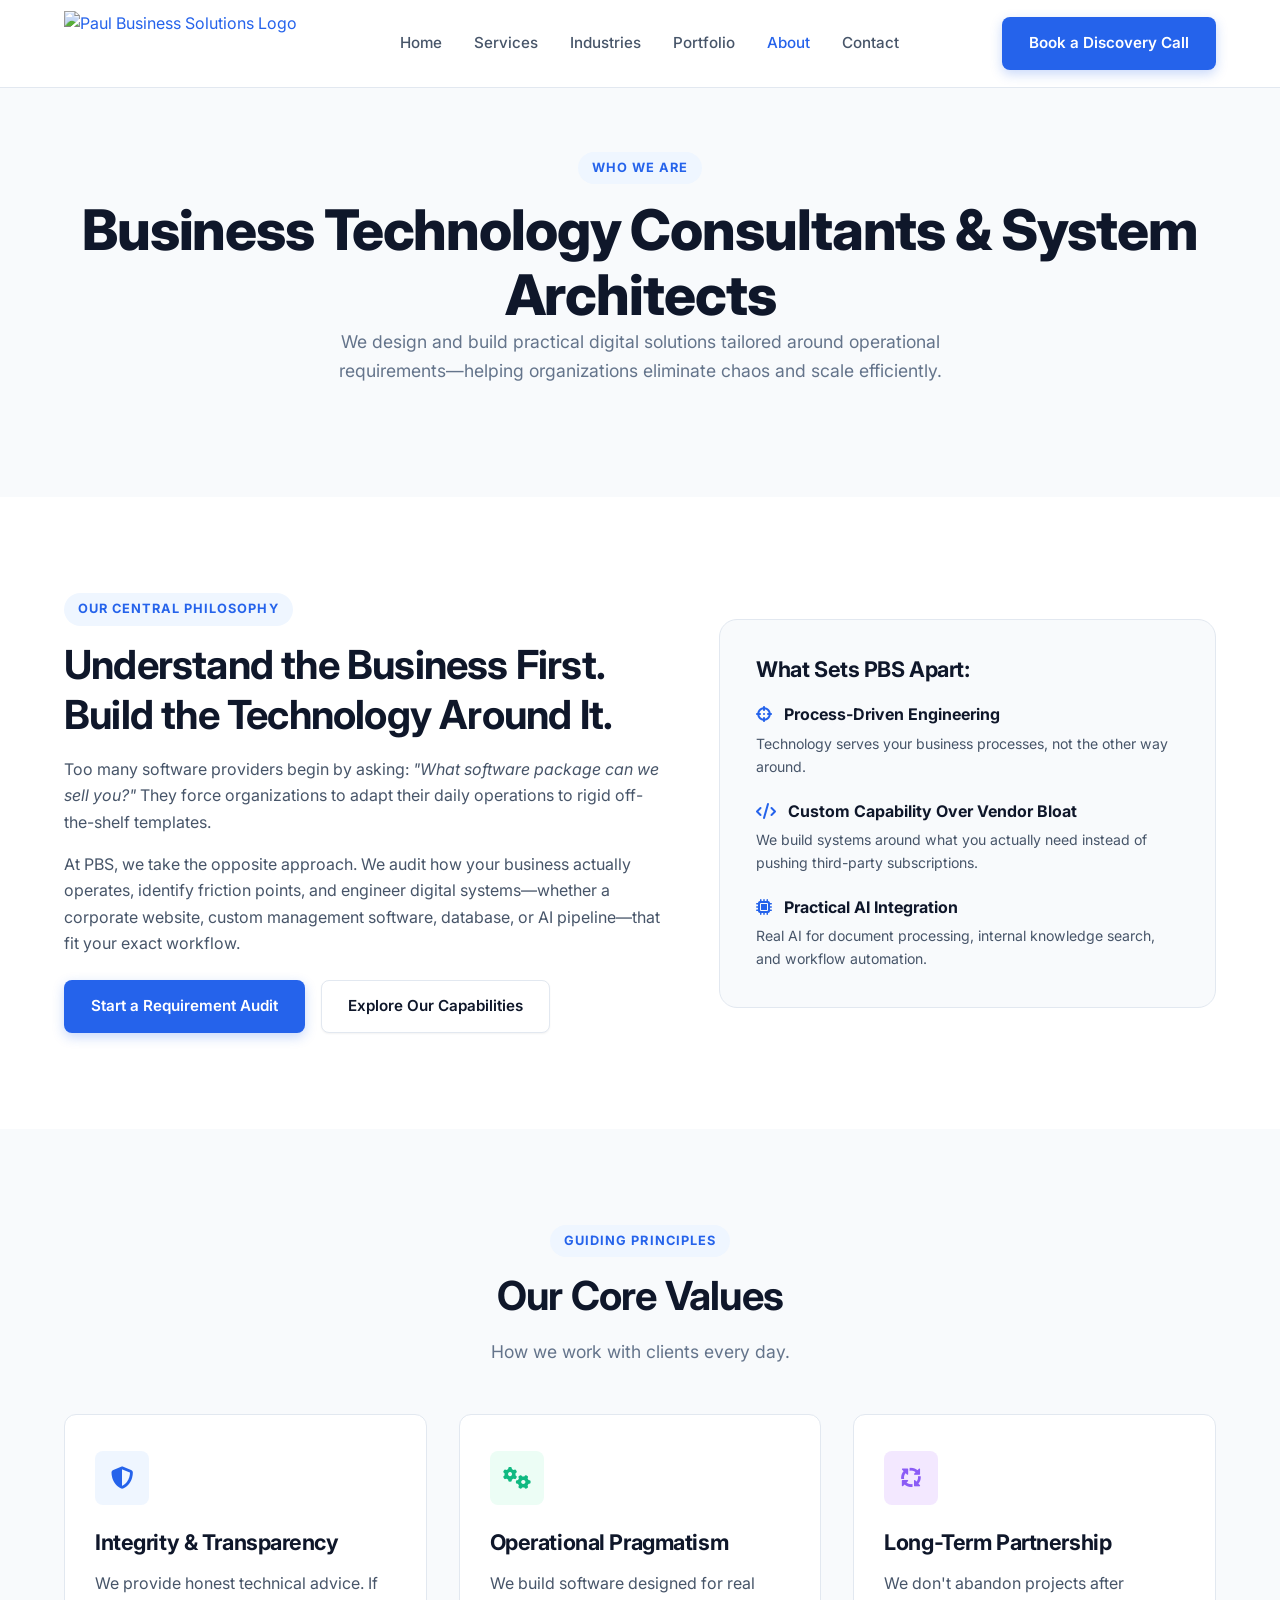
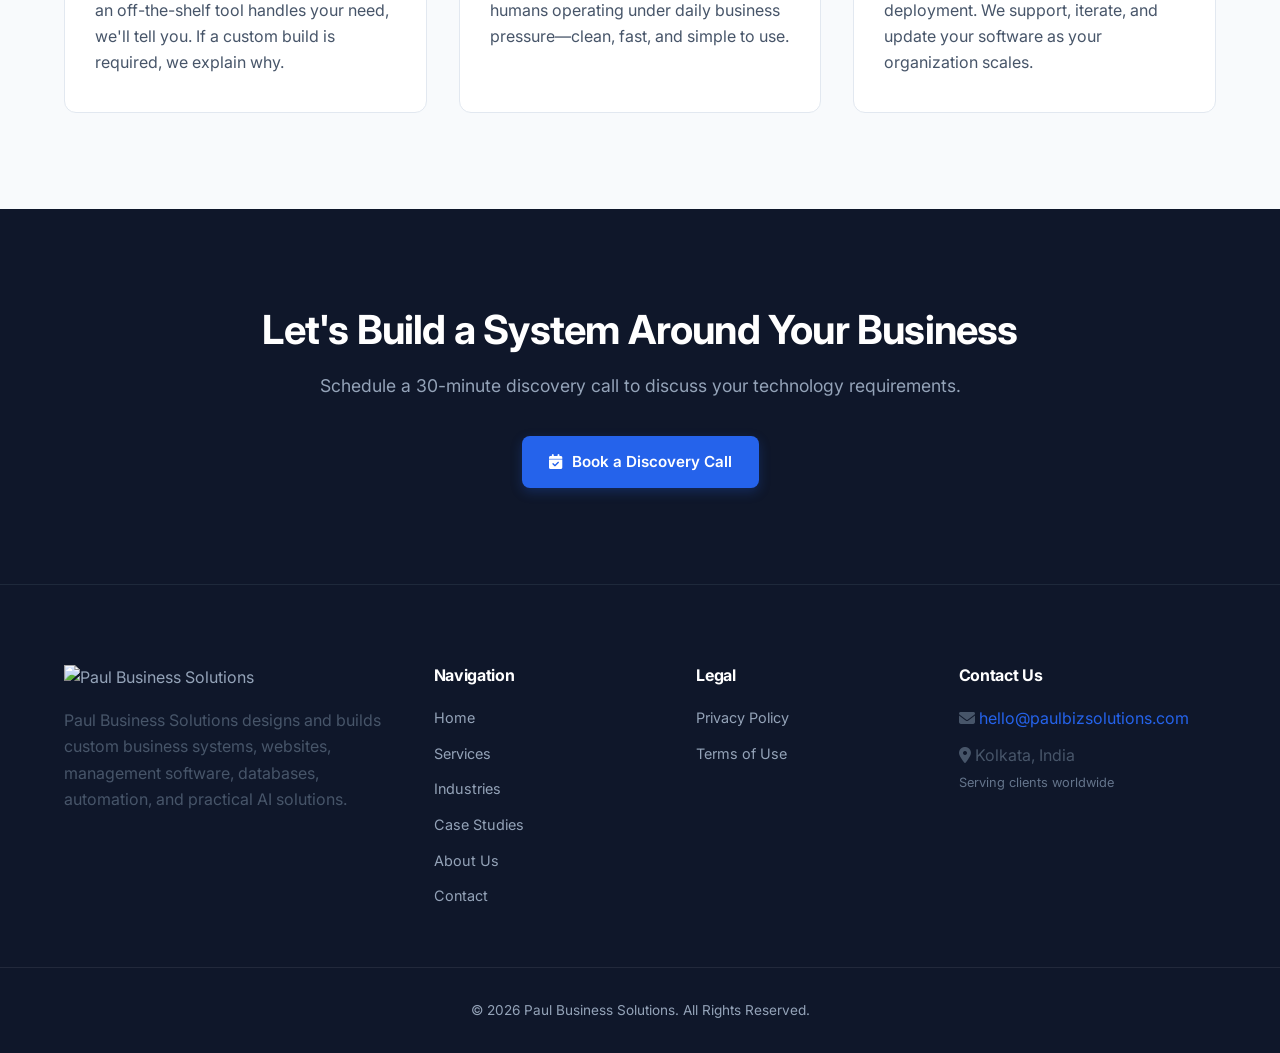
==== commit b2e33336: "Add homepage portfolio overview and update navigation to dedicated portfolio" ====
--- a/about.html
+++ b/about.html
@@ -37,7 +37,7 @@
                 <a href="index.html" class="nav-link">Home</a>
                 <a href="services.html" class="nav-link">Services</a>
                 <a href="industries.html" class="nav-link">Industries</a>
-                <a href="case-studies.html" class="nav-link">Case Studies</a>
+                <a href="https://portfolio.paulbizsolutions.com" class="nav-link">Portfolio</a>
                 <a href="about.html" class="nav-link active">About</a>
                 <a href="contact.html" class="nav-link">Contact</a>
             </nav>
@@ -53,7 +53,7 @@
             <a href="index.html" class="nav-link">Home</a>
             <a href="services.html" class="nav-link">Services</a>
             <a href="industries.html" class="nav-link">Industries</a>
-            <a href="case-studies.html" class="nav-link">Case Studies</a>
+            <a href="https://portfolio.paulbizsolutions.com" class="nav-link">Portfolio</a>
             <a href="about.html" class="nav-link active">About</a>
             <a href="contact.html" class="nav-link">Contact</a>
             <a href="#" class="btn btn-primary js-calendar-btn">Book a Discovery Call</a>
--- a/assets/css/style.css
+++ b/assets/css/style.css
@@ -29,7 +29,7 @@
     --transition-fast: 0.2s cubic-bezier(0.4, 0, 0.2, 1);
     --transition-smooth: 0.35s cubic-bezier(0.16, 1, 0.3, 1);
     --font-main: 'Inter', system-ui, -apple-system, BlinkMacSystemFont, 'Segoe UI', Roboto, sans-serif;
-    --header-height: 80px;
+    --header-height: 88px;
 }
 
 *, *::before, *::after {
@@ -232,8 +232,14 @@
 }
 
 .logo img {
-    height: 42px;
+    height: 65px;
     width: auto;
+    object-fit: contain;
+    transition: transform var(--transition-fast);
+}
+
+.logo:hover img {
+    transform: scale(1.02);
 }
 
 .nav-links {
@@ -557,6 +563,217 @@
 
 .service-card {
     scroll-margin-top: calc(var(--header-height) + 20px);
+}
+
+/* ==========================================
+   10b. HOMEPAGE PORTFOLIO OVERVIEW
+   ========================================== */
+.portfolio-overview-section {
+    position: relative;
+    padding: 88px 0;
+    background: radial-gradient(circle at 12% 18%, rgba(37, 99, 235, 0.04) 0%, transparent 40%),
+                radial-gradient(circle at 88% 82%, rgba(20, 184, 166, 0.05) 0%, transparent 42%),
+                #F8FAFC;
+    border-top: 1px solid var(--border);
+    border-bottom: 1px solid var(--border);
+}
+
+.portfolio-overview-grid {
+    display: grid;
+    grid-template-columns: repeat(3, 1fr);
+    gap: 28px;
+    margin-top: 48px;
+    margin-bottom: 48px;
+}
+
+.portfolio-card {
+    background: rgba(255, 255, 255, 0.82);
+    backdrop-filter: blur(14px);
+    -webkit-backdrop-filter: blur(14px);
+    border: 1px solid rgba(226, 232, 240, 0.9);
+    border-radius: var(--radius-lg);
+    padding: 36px 28px;
+    display: flex;
+    flex-direction: column;
+    position: relative;
+    box-shadow: 0 4px 18px -2px rgba(15, 23, 42, 0.04);
+    transition: transform var(--transition-smooth), box-shadow var(--transition-smooth), border-color var(--transition-smooth), background-color var(--transition-smooth);
+    overflow: hidden;
+}
+
+.portfolio-card::before {
+    content: '';
+    position: absolute;
+    top: 0;
+    left: 0;
+    right: 0;
+    height: 3px;
+    background: linear-gradient(90deg, var(--primary), var(--accent));
+    opacity: 0;
+    transition: opacity var(--transition-fast);
+}
+
+.portfolio-card:hover {
+    transform: translateY(-6px);
+    background: rgba(255, 255, 255, 0.98);
+    border-color: rgba(20, 184, 166, 0.45);
+    box-shadow: 0 16px 32px -8px rgba(15, 23, 42, 0.08), 0 0 0 1px rgba(20, 184, 166, 0.15);
+}
+
+.portfolio-card:hover::before {
+    opacity: 1;
+}
+
+.portfolio-card-header {
+    display: flex;
+    align-items: center;
+    justify-content: space-between;
+    margin-bottom: 22px;
+}
+
+.portfolio-card-icon {
+    width: 52px;
+    height: 52px;
+    border-radius: var(--radius-md);
+    display: flex;
+    align-items: center;
+    justify-content: center;
+    font-size: 1.35rem;
+    transition: transform var(--transition-fast);
+}
+
+.portfolio-card:hover .portfolio-card-icon {
+    transform: scale(1.05);
+}
+
+.portfolio-card-icon.icon-web {
+    background: rgba(37, 99, 235, 0.08);
+    color: var(--primary);
+    border: 1px solid rgba(37, 99, 235, 0.16);
+}
+
+.portfolio-card-icon.icon-software {
+    background: rgba(20, 184, 166, 0.08);
+    color: var(--accent);
+    border: 1px solid rgba(20, 184, 166, 0.2);
+}
+
+.portfolio-card-icon.icon-automation {
+    background: rgba(99, 102, 241, 0.08);
+    color: #6366F1;
+    border: 1px solid rgba(99, 102, 241, 0.2);
+}
+
+.portfolio-pill {
+    font-size: 0.75rem;
+    font-weight: 700;
+    text-transform: uppercase;
+    letter-spacing: 0.05em;
+    padding: 4px 10px;
+    border-radius: 999px;
+    background: #F1F5F9;
+    color: var(--slate);
+    border: 1px solid var(--border);
+}
+
+.portfolio-card h3 {
+    font-size: 1.25rem;
+    margin-bottom: 12px;
+    color: var(--dark);
+    letter-spacing: -0.01em;
+}
+
+.portfolio-card-desc {
+    font-size: 0.92rem;
+    color: var(--slate);
+    line-height: 1.6;
+    margin-bottom: 24px;
+}
+
+.portfolio-feature-list {
+    list-style: none;
+    margin: auto 0 0 0;
+    padding-top: 20px;
+    border-top: 1px dashed var(--border);
+}
+
+.portfolio-feature-list li {
+    font-size: 0.88rem;
+    color: var(--slate);
+    margin-bottom: 10px;
+    display: flex;
+    align-items: center;
+    gap: 10px;
+}
+
+.portfolio-feature-list li:last-child {
+    margin-bottom: 0;
+}
+
+.portfolio-feature-list li i {
+    color: var(--accent);
+    font-size: 0.78rem;
+    flex-shrink: 0;
+}
+
+/* Portfolio CTA Box */
+.portfolio-cta-container {
+    margin-top: 8px;
+    display: flex;
+    flex-direction: column;
+    align-items: center;
+    gap: 16px;
+}
+
+.portfolio-cta-btn {
+    display: inline-flex;
+    align-items: center;
+    gap: 10px;
+    padding: 16px 36px;
+    font-size: 1.05rem;
+    font-weight: 600;
+    border-radius: var(--radius-sm);
+    box-shadow: 0 4px 14px rgba(37, 99, 235, 0.25);
+    text-decoration: none;
+}
+
+.portfolio-cta-btn:hover {
+    box-shadow: 0 8px 24px rgba(37, 99, 235, 0.35);
+    transform: translateY(-2px);
+}
+
+.portfolio-cta-subtext {
+    font-size: 0.9rem;
+    color: var(--secondary);
+    max-width: 620px;
+    line-height: 1.55;
+    margin: 0 auto;
+}
+
+/* Responsive adjustments for portfolio */
+@media (max-width: 1024px) {
+    .portfolio-overview-grid {
+        grid-template-columns: repeat(2, 1fr);
+    }
+}
+
+@media (max-width: 768px) {
+    .portfolio-overview-section {
+        padding: 64px 0;
+    }
+    .portfolio-overview-grid {
+        grid-template-columns: 1fr;
+        gap: 20px;
+        margin-top: 36px;
+        margin-bottom: 36px;
+    }
+    .portfolio-card {
+        padding: 28px 22px;
+    }
+    .portfolio-cta-btn {
+        width: 100%;
+        justify-content: center;
+    }
 }
 
 /* 11. CASE STUDIES & TESTIMONIALS */
@@ -714,7 +931,9 @@
 }
 
 .footer-logo {
-    height: 38px;
+    height: 60px;
+    width: auto;
+    object-fit: contain;
     margin-bottom: 16px;
 }
 
@@ -798,6 +1017,12 @@
 }
 
 @media (max-width: 768px) {
+    .logo img {
+        height: 54px;
+    }
+    .footer-logo {
+        height: 50px;
+    }
     .nav-links, .nav-container .btn {
         display: none;
     }
